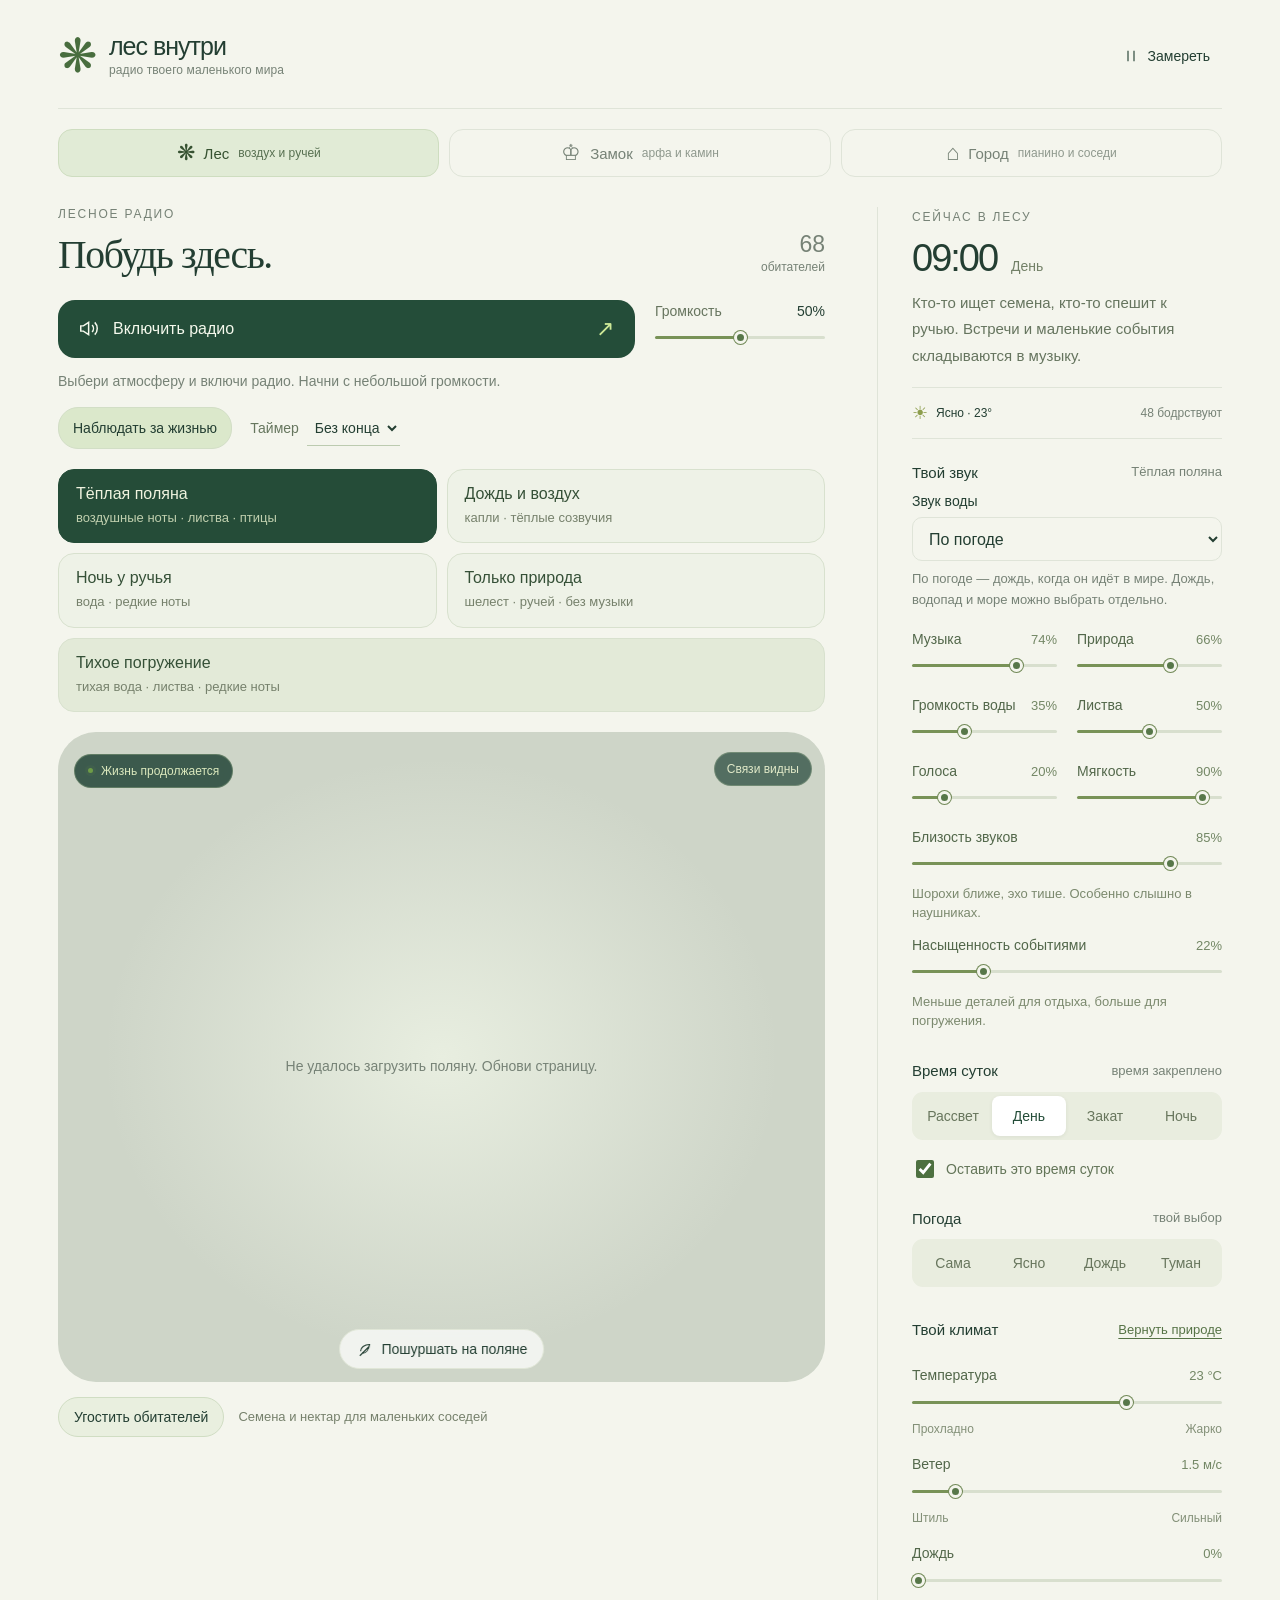
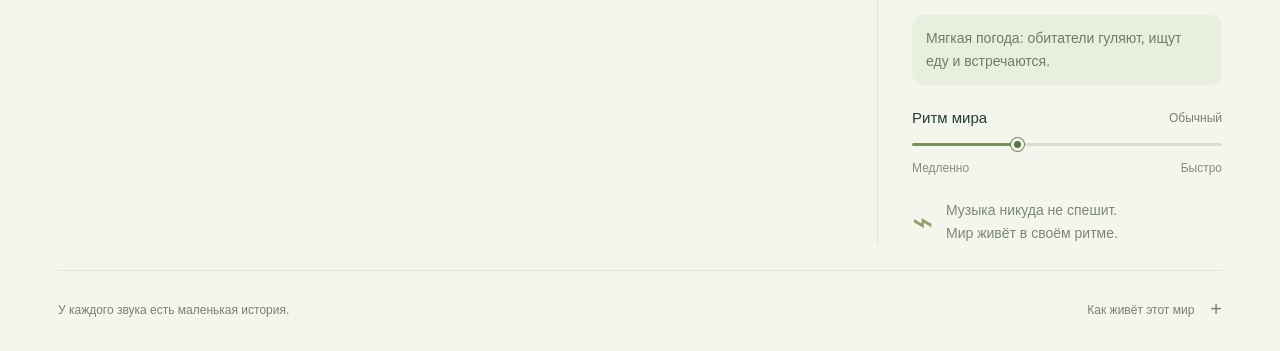
==== index.html @ cc9b5ae7 "Publish Quiet Worlds: forest, castle and city" ====
<!doctype html>
<html lang="ru">
<head>
  <meta charset="UTF-8">
  <meta name="viewport" content="width=device-width, initial-scale=1, viewport-fit=cover">
  <meta name="theme-color" content="#f4f5ed">
  <meta name="description" content="Маленький живой лес. Птицы перекликаются, погода меняется, а звуки рождаются из жизни обитателей.">
  <title>Лес внутри · тихое радио</title>
  <link rel="icon" type="image/svg+xml" href="data:image/svg+xml,%3Csvg xmlns='http://www.w3.org/2000/svg' viewBox='0 0 48 48'%3E%3Crect width='48' height='48' rx='14' fill='%231d4434'/%3E%3Cpath d='M24 8 11 30h10v10h6V30h10Z' fill='%23d7eb9b'/%3E%3C/svg%3E">
  <link rel="stylesheet" href="style.css?v=6">
  <script type="module" src="life-app.js?v=11"></script>
<!-- Yandex.Metrika counter -->
<script type="text/javascript">
    (function(m,e,t,r,i,k,a){
        m[i]=m[i]||function(){(m[i].a=m[i].a||[]).push(arguments)};
        m[i].l=1*new Date();
        for (var j = 0; j < document.scripts.length; j++) {if (document.scripts[j].src === r) { return; }}
        k=e.createElement(t),a=e.getElementsByTagName(t)[0],k.async=1,k.src=r,a.parentNode.insertBefore(k,a)
    })(window, document,'script','https://mc.yandex.ru/metrika/tag.js?id=113103435', 'ym');

    ym(113103435, 'init', {ssr:true, webvisor:true, clickmap:true, ecommerce:"dataLayer", referrer: document.referrer, url: location.href, accurateTrackBounce:true, trackLinks:true});
</script>
<!-- /Yandex.Metrika counter -->
</head>
<body>
<noscript><div><img src="https://mc.yandex.ru/watch/113103435" style="position:absolute; left:-9999px;" alt="" /></div></noscript>
  <div class="app-shell">
    <header class="masthead">
      <a class="wordmark" href="./" aria-label="Лес внутри, главная"><span class="mark" aria-hidden="true">❋</span><span>лес внутри<span class="wordmark-sub">радио твоего маленького мира</span></span></a>
      <button class="quiet-button" id="pause" aria-pressed="false"><svg viewBox="0 0 24 24" fill="none" stroke="currentColor" stroke-width="1.5" aria-hidden="true"><path d="M8 5v14M16 5v14"/></svg><span>Замереть</span></button>
    </header>

    <nav class="world-navigation" aria-label="Выбрать мир"><a href="./" aria-current="page"><span aria-hidden="true">❋</span> Лес <small>воздух и ручей</small></a><a href="castle.html"><span aria-hidden="true">♔</span> Замок <small>арфа и камин</small></a><a href="city.html"><span aria-hidden="true">⌂</span> Город <small>пианино и соседи</small></a></nav>
    <main class="world-layout">
      <section class="world-section" aria-label="Живой лес">
        <div class="world-heading"><div><p class="eyebrow">ЛЕСНОЕ РАДИО</p><h1>Побудь здесь.</h1></div><div class="world-number"><span id="population">68</span><span> обитателей</span></div></div>
        <div class="listen-bar">
          <button class="listen-button" id="listen" aria-pressed="false"><svg id="speaker-icon" viewBox="0 0 24 24" fill="none" stroke="currentColor" stroke-width="1.7" aria-hidden="true"><path d="m11 5-6 4H2v6h3l6 4V5Z"/><path d="M15 8a6 6 0 0 1 0 8m3-11a10 10 0 0 1 0 14"/></svg><span id="listen-text">Включить радио</span><span class="listen-arrow" aria-hidden="true">↗</span></button>
          <div class="volume-control"><label for="volume">Громкость <output id="volume-value">45%</output></label><input id="volume" type="range" min="0" max="100" value="45" aria-label="Громкость леса"></div>
        </div>
        <p class="audio-note" id="audio-note" role="status">Нажми «Включить радио». Мягкая музыка и тихие звуки леса.</p>
        <div class="radio-tools"><button class="radio-toggle" id="radio-mode" aria-pressed="true">Наблюдать за жизнью</button><label for="sleep-timer">Таймер <select id="sleep-timer"><option value="0">Без конца</option><option value="15">15 минут</option><option value="30">30 минут</option><option value="60">1 час</option><option value="120">2 часа</option></select></label><output id="timer-left"></output></div>
        <div class="sound-scenes" role="group" aria-label="Готовая атмосфера">
          <button data-preset="warm" aria-pressed="false"><span>Тёплая поляна</span><small>воздушные ноты · листва · птицы</small></button>
          <button data-preset="rain" aria-pressed="false"><span>Дождь и воздух</span><small>капли · тёплые созвучия</small></button>
          <button data-preset="night" aria-pressed="false"><span>Ночь у ручья</span><small>вода · редкие ноты</small></button>
          <button data-preset="nature" aria-pressed="false"><span>Только природа</span><small>шелест · ручей · без музыки</small></button>
          <button class="immersion-preset" data-preset="close" aria-pressed="false"><span>Тихое погружение</span><small>тихая вода · листва · редкие ноты</small></button>
        </div>
        <div class="scene-wrap" id="scene-wrap">
          <div class="scene-badge" id="scene-badge"><span class="live-dot"></span><span id="scene-label">Лес просыпается</span></div>
          <canvas id="world" width="900" height="900" role="img" aria-label="Живой лес с 68 агентами. Нажми на обитателя или выбери его в списке под поляной, чтобы узнать его цель."></canvas>
          <p class="scene-loading" id="scene-loading">Поляна просыпается…</p>
          <div class="scene-selected" id="scene-selected" hidden></div>
          <button class="touch-hint" id="call-birds"><svg viewBox="0 0 24 24" fill="none" stroke="currentColor" stroke-width="1.5" aria-hidden="true"><path d="M6 15c0-5 5-9 12-9-1 7-5 12-10 12m0 0 9-9m-9 9-3 3"/></svg>Пошуршать на поляне</button>
          <button class="connections-toggle" id="connections" aria-pressed="true">Связи видны</button>
          <div class="night-stars" aria-hidden="true">✦</div>
        </div>
        <div class="world-actions"><button id="feed-world">Угостить обитателей</button><span id="interaction-note" role="status">Семена и нектар для маленьких соседей</span></div>
        <div class="species-legend" id="species-legend" aria-label="Виды обитателей"></div>
        <section class="agent-inspector" aria-labelledby="agent-heading"><div class="inspector-top"><h2 id="agent-heading">Наблюдать за обитателем</h2><select id="agent-select" aria-label="Выбрать обитателя"></select></div><div class="agent-now"><span id="agent-glyph" aria-hidden="true">△</span><div><p id="agent-action">Ищет семена</p><p id="agent-reason">Проголодался и ищет еду.</p></div></div><div class="needs"><div><span>Сытость</span><meter id="need-food" min="0" max="1" value=".5">50%</meter></div><div><span>Силы</span><meter id="need-energy" min="0" max="1" value=".8">80%</meter></div><div><span>Спокойствие</span><meter id="need-calm" min="0" max="1" value="1">100%</meter></div></div><p class="agent-memory" id="agent-memory">У каждого есть своё укрытие и знакомые места.</p></section>
      </section>

      <aside class="forest-panel" aria-label="Управление лесом">
        <div class="panel-intro"><p class="eyebrow">СЕЙЧАС В ЛЕСУ</p><div class="time-row"><span id="clock">06:20</span><span class="time-period" id="period">Рассвет</span></div><p class="world-summary" id="world-summary">Птицы просыпаются. Скоро раздастся первый ответ.</p></div>
        <div class="weather-status"><span id="weather-symbol" aria-hidden="true">☀</span><span id="weather-description">Тихое утро</span><span class="agent-count"><span id="awake-count">12</span> бодрствуют</span></div>
        <div class="ecosystem-pulse"><div><span>Активность</span><strong id="activity">0%</strong></div><div><span>Напряжение</span><strong id="tension">0%</strong></div></div>
        <section class="control-section sound-mixer"><div class="control-heading"><h2>Твой звук</h2><span id="preset-name">Мягкая атмосфера</span></div><div class="water-choice"><label for="water-mode">Звук воды</label><select id="water-mode" aria-describedby="water-help"><option value="0">По погоде</option><option value="1">Капли на листве</option><option value="2">Лесной водопад</option><option value="3">Морские волны</option><option value="4">Без воды</option></select><p id="water-help" class="range-help">По погоде — дождь, когда он идёт в мире. Дождь, водопад и море можно выбрать отдельно.</p></div><div class="mixer-grid">
          <div><label for="music">Музыка <output id="music-value">72%</output></label><input id="music" type="range" min="0" max="100" value="72"></div>
          <div><label for="world-volume">Природа <output id="world-volume-value">65%</output></label><input id="world-volume" type="range" min="0" max="100" value="65"></div>
          <div><label for="water">Громкость воды <output id="water-value">50%</output></label><input id="water" type="range" min="0" max="100" value="50"></div>
          <div><label for="leaves">Листва <output id="leaves-value">50%</output></label><input id="leaves" type="range" min="0" max="100" value="50"></div>
          <div><label for="calls">Голоса <output id="calls-value">24%</output></label><input id="calls" type="range" min="0" max="100" value="24"></div>
          <div><label for="softness">Мягкость <output id="softness-value">85%</output></label><input id="softness" type="range" min="0" max="100" value="85"></div>
          <div class="wide"><label for="intimacy">Близость звуков <output id="intimacy-value">85%</output></label><input id="intimacy" type="range" min="0" max="100" value="85"><p class="range-help">Шорохи ближе, эхо тише. Особенно слышно в наушниках.</p></div>
          <div class="wide"><label for="detail">Насыщенность событиями <output id="detail-value">30%</output></label><input id="detail" type="range" min="0" max="100" value="30"><p class="range-help">Меньше деталей для отдыха, больше для погружения.</p></div>
        </div></section>
        <section class="control-section"><div class="control-heading"><h2>Время суток</h2><span id="time-flow">день идёт сам</span></div><div class="segments time-segments" role="group" aria-label="Выбрать время суток"><button data-time="6.3" class="selected" aria-pressed="true">Рассвет</button><button data-time="12" aria-pressed="false">День</button><button data-time="18.5" aria-pressed="false">Закат</button><button data-time="23" aria-pressed="false">Ночь</button></div><label class="check-label" for="hold-time"><input id="hold-time" type="checkbox">Оставить это время суток</label></section>
        <section class="control-section"><div class="control-heading"><h2>Погода</h2><span id="weather-mode-label">меняется сама</span></div><div class="segments weather-segments" role="group" aria-label="Выбрать погоду"><button data-weather="auto" class="selected" aria-pressed="true">Сама</button><button data-weather="clear" aria-pressed="false">Ясно</button><button data-weather="rain" aria-pressed="false">Дождь</button><button data-weather="fog" aria-pressed="false">Туман</button></div></section>
        <section class="control-section climate-section"><div class="control-heading"><h2>Твой климат</h2><button class="text-button" id="auto-climate">Вернуть природе</button></div>
          <label for="temperature">Температура <output id="temperature-value">22 °C</output></label><input id="temperature" type="range" min="-5" max="35" step="1" value="22"><div class="range-caption"><span>Прохладно</span><span>Жарко</span></div>
          <label for="wind">Ветер <output id="wind-value">2 м/с</output></label><input id="wind" type="range" min="0" max="12" step="0.5" value="2"><div class="range-caption"><span>Штиль</span><span>Сильный</span></div>
          <label for="rain-level">Дождь <output id="rain-level-value">0%</output></label><input id="rain-level" type="range" min="0" max="100" step="1" value="0">
          <p class="climate-effect" id="climate-effect">Тепло и тихо. Обитатели гуляют по поляне.</p>
        </section>
        <section class="control-section rhythm-section"><div class="control-heading"><label for="speed">Ритм мира</label><output id="speed-value">Обычный</output></div><input id="speed" type="range" min="0" max="3" step="1" value="1"><div class="range-caption"><span>Медленно</span><span>Быстро</span></div></section>
        <section class="journal-section" aria-labelledby="journal-heading"><div class="control-heading"><h2 id="journal-heading">Маленькие события</h2><span class="journal-flower" aria-hidden="true">✳</span></div><ol class="event-list" id="events"></ol></section>
        <div class="forest-note"><span aria-hidden="true">⌁</span><p>Музыка никуда не спешит.<br>Мир живёт в своём ритме.</p></div>
      </aside>
    </main>
    <footer><span>У каждого звука есть маленькая история.</span><button class="about-toggle" id="about-toggle" aria-expanded="false" aria-controls="about">Как живёт этот мир <span aria-hidden="true">+</span></button></footer>
    <section id="about" class="about" hidden><p>68 обитателей выбирают занятия в зависимости от голода, жажды, усталости, соседей и погоды. Они находят ресурсы, отдыхают, создают запасы и запоминают знакомых. Нажми на символ обитателя, чтобы увидеть его цель и состояние.</p><p>Протяжные воздушные ноты, свободные мелодии, шелест и ручей создаются в реальном времени. Встречи обитателей добавляют редкие ноты и звуки. Громкость меняется плавно. Ползунок «Природа» управляет всеми природными звуками. Вода, листва и голоса настраиваются отдельно; «Без воды» убирает дождь и потоки из звука.</p><p>Настройки и жизнь леса сохраняются в этом браузере. Радио продолжает звучать при переходе в другую вкладку, если браузер разрешает фоновое воспроизведение. На iPhone воспроизведение при блокировке экрана зависит от Safari и настроек устройства. Если звук прервался, вернись на страницу и нажми «Продолжить слушать». Таймер плавно убавляет звук в последние 30 секунд.</p><p class="credit">Самостоятельный эксперимент по мотивам <a href="https://www.murmur.living/" target="_blank" rel="noopener noreferrer">Murmur</a>. Неофициальная версия с собственным движком и звуком.</p></section>
  </div>
</body>
</html>
---- style.css ----
@font-face{font-family:ForestSans;src:local('Avenir Next'),local('Avenir'),local('Segoe UI');font-weight:100 900;font-display:swap}
:root{--paper:#f4f5ed;--ink:#233e32;--muted:#768276;--line:#dfe4d8;--green:#244d39;--lime:#dcecaa;--night:0;color-scheme:light;font-family:ForestSans,'Trebuchet MS',Arial,sans-serif;color:var(--ink);background:var(--paper);font-synthesis:none}
*{box-sizing:border-box}body{margin:0}button,a,input{-webkit-tap-highlight-color:transparent}button,input{font:inherit}button{cursor:pointer;color:inherit}button:disabled{cursor:wait;opacity:.75}button:focus-visible,a:focus-visible,input:focus-visible{outline:3px solid #748d4d;outline-offset:4px}button{border:0}a{color:inherit}.app-shell{max-width:1450px;margin:auto;padding:32px 58px 20px}.masthead{display:flex;align-items:center;justify-content:space-between;padding-bottom:28px;border-bottom:1px solid var(--line)}.wordmark{display:flex;gap:13px;align-items:center;text-decoration:none;font-size:25px;letter-spacing:-1px;font-weight:500}.mark{font-family:Georgia,serif;font-size:47px;font-weight:400;line-height:1;color:#486d3e}.wordmark-sub{display:block;font-size:12px;line-height:1.6;letter-spacing:.1px;font-weight:400;color:var(--muted)}.quiet-button{display:flex;align-items:center;gap:8px;background:transparent;padding:12px;font-size:14px}.quiet-button svg{width:18px;height:18px}.quiet-button[aria-pressed=true]{background:#e3e9d9;border-radius:30px}.world-layout{display:grid;grid-template-columns:minmax(0,1fr) 345px;gap:52px;padding:40px 0 26px}.world-section{min-width:0}.world-heading{display:flex;align-items:flex-end;justify-content:space-between;gap:16px}.eyebrow{font-size:12px;letter-spacing:1.8px;font-weight:500;margin:0 0 13px;color:var(--muted)}h1{font-family:Georgia,'Times New Roman',serif;font-size:clamp(34px,3.45vw,52px);font-weight:400;letter-spacing:-1.4px;line-height:1.1;margin:0}.world-number{font-size:14px;white-space:nowrap;padding-bottom:4px}.world-number span{color:var(--muted)}.scene-wrap{position:relative;isolation:isolate;width:100%;aspect-ratio:1.18;margin-top:16px;border-radius:38px;overflow:hidden;background:#f4f5ed;transition:background 3s}.scene-wrap:before{content:'';position:absolute;z-index:0;inset:3% 5%;border-radius:50%;background:radial-gradient(ellipse,#e8eee0 0%,transparent 69%);pointer-events:none}.scene-wrap canvas{position:absolute;width:100%;height:100%;inset:0;z-index:1;touch-action:manipulation;cursor:crosshair}.scene-badge{position:absolute;left:16px;top:22px;z-index:2;display:flex;gap:8px;align-items:center;background:#ffffffa8;backdrop-filter:blur(12px);padding:9px 13px;border:1px solid #e4e9db;border-radius:30px;font-size:12px;color:#53614c}.live-dot{height:5px;width:5px;border-radius:50%;background:#6e9c47;box-shadow:0 0 0 3px #709d4e13}.touch-hint{position:absolute;bottom:13px;left:50%;transform:translateX(-50%);z-index:3;display:flex;align-items:center;gap:8px;white-space:nowrap;background:#ffffffb5;border:1px solid #e0e6d7;border-radius:30px;padding:10px 16px;font-size:14px;backdrop-filter:blur(9px);transition:background .2s,box-shadow .2s}.touch-hint:hover{background:#fff;box-shadow:0 5px 20px #233e3210}.touch-hint svg{height:18px;width:18px}.scene-loading{position:absolute;left:0;right:0;top:48%;text-align:center;font-size:14px;color:var(--muted);z-index:2}.scene-selected{position:absolute;bottom:64px;left:50%;transform:translateX(-50%);z-index:3;padding:7px 13px;border-radius:16px;color:#f5f9ed;background:#244d39e0;font-size:12px;white-space:nowrap}.night-stars{position:absolute;z-index:2;right:26px;top:30px;font-size:26px;color:#e5efa8;opacity:var(--night);transition:opacity 2s;pointer-events:none}.listen-bar{display:flex;align-items:center;gap:28px;padding:7px 18px 0}.listen-button{flex:1;min-width:230px;display:flex;gap:13px;justify-content:center;align-items:center;min-height:58px;padding:15px 21px;background:var(--green);color:#f5f9ed;border-radius:17px;font-size:16px;transition:background .2s,transform .2s}.listen-button:hover{background:#365e42;transform:translateY(-1px)}.listen-button svg{width:21px;height:21px;flex-shrink:0}.listen-arrow{font-size:22px;margin-left:auto;color:#cee998}.listen-button[aria-pressed=true]{background:#d8eaaa;color:#28432d}.volume-control{width:170px;flex-shrink:0}.volume-control label{display:flex;align-items:center;justify-content:space-between;font-size:12px;margin-bottom:5px;color:#66745e}.volume-control output{font-variant-numeric:tabular-nums;color:var(--ink)}input[type=range]{-webkit-appearance:none;appearance:none;background:transparent;cursor:pointer;height:26px;width:100%;margin:0;accent-color:#577749;--fill:45%}input[type=range]::-webkit-slider-runnable-track{height:3px;border-radius:5px;background:linear-gradient(to right,#789257 0 var(--fill),#d8dfce var(--fill) 100%)}input[type=range]::-moz-range-track{height:3px;background:#d8dfce;border-radius:5px}input[type=range]::-moz-range-progress{height:3px;background:#789257}input[type=range]::-webkit-slider-thumb{-webkit-appearance:none;width:13px;height:13px;margin-top:-5px;border-radius:50%;background:#577749;border:3px solid var(--paper);box-shadow:0 0 0 1px #718957}input[type=range]::-moz-range-thumb{width:9px;height:9px;border-radius:50%;background:#577749;border:2px solid var(--paper)}.audio-note{font-size:12px;color:var(--muted);margin:13px 18px 0;line-height:1.6;min-height:20px}.forest-panel{border-left:1px solid var(--line);padding-left:34px;align-self:stretch}.panel-intro .eyebrow{margin-top:3px}.time-row{display:flex;align-items:baseline;gap:14px;margin-top:18px}.time-row>span:first-child{font-size:43px;font-weight:400;letter-spacing:-2px;font-variant-numeric:tabular-nums}.time-period{font-size:14px;color:#728067}.world-summary{font-size:14px;line-height:1.75;min-height:48px;margin:10px 0 18px;color:#65745e;max-width:290px}.weather-status{display:flex;align-items:center;gap:8px;font-size:12px;padding:14px 0;border-top:1px solid var(--line);border-bottom:1px solid var(--line)}#weather-symbol{font-size:18px;color:#8c9d4c}#weather-description{flex:1}.agent-count{color:var(--muted);white-space:nowrap}.control-section{padding-top:24px}.control-heading{display:flex;align-items:center;justify-content:space-between;gap:8px;margin-bottom:12px}.control-heading h2,.control-heading label{font-size:14px;font-weight:500;margin:0}.control-heading>span,.control-heading>output{font-size:12px;color:var(--muted)}.segments{display:grid;grid-template-columns:repeat(4,minmax(0,1fr));background:#e9eddf;border-radius:11px;padding:4px;gap:2px}.segments button{padding:10px 2px;min-height:40px;border-radius:8px;background:transparent;font-size:12px;color:#68765d;transition:background .2s,color .2s,box-shadow .2s}.segments button:hover{background:#f6f8f0}.segments button.selected{background:#fff;color:var(--green);box-shadow:0 1px 4px #20311912}.rhythm-section{padding-top:24px}.rhythm-section .control-heading{margin-bottom:5px}.range-caption{display:flex;justify-content:space-between;font-size:12px;color:#839078}.journal-section{margin-top:26px;padding-top:23px;border-top:1px solid var(--line)}.journal-section .control-heading{margin-bottom:8px}.control-heading .journal-flower{color:#80944e;font-size:24px;line-height:18px}.event-list{list-style:none;margin:0;padding:0;min-height:137px}.event-list li{display:grid;grid-template-columns:35px 1fr;gap:10px;font-size:12px;line-height:1.6;padding:7px 0;color:#52624b;animation:arrive .5s ease both}.event-list time{font-variant-numeric:tabular-nums;color:#929c88}.forest-note{display:flex;gap:12px;align-items:center;color:#7b896f;margin-top:14px}.forest-note>span{font-size:36px;line-height:1;color:#91a369}.forest-note p{font-size:12px;line-height:1.6;margin:0}footer{border-top:1px solid var(--line);padding:19px 0 2px;display:flex;align-items:center;justify-content:space-between;gap:15px;color:var(--muted);font-size:12px}.about-toggle{padding:8px 0;background:transparent;font-size:12px;display:flex;gap:16px;align-items:center}.about-toggle span{font-size:20px}.about{max-width:750px;font-size:14px;line-height:1.8;color:#6b7862;margin-top:15px}.credit{font-size:12px}.is-paused .live-dot{background:#b39157}.is-night .scene-badge{color:#d4ddc1;background:#243f34b0;border-color:#52655466}.is-night .touch-hint{background:#344b3ee6;color:#edf1dc;border-color:#74846577}.is-night .scene-wrap{background:#293d35}.is-night .scene-wrap:before{background:none}button svg{pointer-events:none}[hidden]{display:none!important}@keyframes arrive{from{opacity:0;transform:translateY(4px)}to{opacity:1;transform:translateY(0)}}
@media(min-width:1450px){.scene-wrap{aspect-ratio:1.28}.world-layout{gap:65px}}
@media(max-width:1100px){.app-shell{padding:25px 30px 18px}.world-layout{gap:28px;grid-template-columns:minmax(0,1fr) 310px}.forest-panel{padding-left:25px}.listen-bar{gap:18px;padding-inline:0}.volume-control{width:115px}.listen-button{min-width:190px}.scene-wrap{aspect-ratio:1}.audio-note{margin-inline:0}}
@media(max-width:780px){.app-shell{padding:21px 22px 22px}.masthead{padding-bottom:19px}.wordmark{font-size:23px}.wordmark-sub{font-size:12px}.mark{font-size:40px}.quiet-button{padding:10px 2px 10px 10px}.quiet-button span{font-size:12px}.world-layout{display:block;padding-top:29px}.world-heading .eyebrow{font-size:12px;letter-spacing:1.5px;margin-bottom:9px}h1{font-size:39px}.world-number{font-size:12px}.scene-wrap{aspect-ratio:1.1;margin-top:8px;border-radius:28px}.scene-badge{top:15px;left:4px;font-size:12px;padding:7px 10px}.listen-bar{gap:19px;margin-top:12px}.listen-button{min-width:0;min-height:55px;font-size:14px;padding:14px 16px;gap:10px;border-radius:14px}.listen-arrow{font-size:19px}.volume-control{width:110px}.audio-note{font-size:12px;margin-top:11px}.forest-panel{border-left:0;padding:28px 0 0;margin-top:26px;border-top:1px solid var(--line);display:grid;grid-template-columns:1fr 1fr;column-gap:25px}.panel-intro{grid-column:1/-1;position:relative}.panel-intro .eyebrow{margin-bottom:10px}.time-row{margin:0;position:absolute;right:0;top:-4px;gap:8px}.time-row>span:first-child{font-size:31px;letter-spacing:-1px}.time-period{font-size:12px}.world-summary{max-width:none;min-height:0;margin:18px 0 16px;font-size:14px}.weather-status{grid-column:1/-1;font-size:12px}.control-section{padding-top:24px}.control-heading{align-items:baseline}.control-heading>span{display:none}.control-heading h2{font-size:14px}.segments{gap:0;padding:3px;border-radius:10px}.segments button{font-size:12px;min-height:42px;padding:9px 0}.rhythm-section{grid-column:1/-1}.rhythm-section .control-heading>output{display:block}.journal-section{grid-column:1/-1;margin-top:23px}.event-list{min-height:130px}.event-list li{font-size:14px;grid-template-columns:41px 1fr}.event-list time{font-size:12px}.forest-note{grid-column:1/-1;margin-top:9px}.forest-note p br{display:none}footer{align-items:flex-start;flex-direction:column;gap:4px;font-size:12px;padding-top:16px}.about-toggle{min-height:36px}.night-stars{right:16px;top:22px}}
@media(max-width:390px){.app-shell{padding-inline:16px}h1{font-size:35px}.wordmark-sub{max-width:175px;font-size:12px;letter-spacing:-.3px}.forest-panel{column-gap:14px}.time-period{display:none}.listen-bar{gap:12px}.volume-control{width:92px}.listen-arrow{display:none}.listen-button{padding-inline:12px}.scene-badge{max-width:90%}.touch-hint{font-size:12px}}
@media(prefers-reduced-motion:reduce){*,*:before,*:after{animation:none!important;transition:none!important}}
.segments button{font-size:14px}.volume-control label{font-size:14px}.audio-note{font-size:14px}.event-list li{font-size:14px}.event-list time{font-size:12px}.world-summary{font-size:15px}.forest-note p{font-size:14px}.control-heading h2,.control-heading label{font-size:15px}.touch-hint{font-size:14px}
@media(max-width:780px){.control-section{grid-column:1/-1}.control-heading>span{display:block}.segments button{font-size:14px}.listen-button{font-size:15px}.audio-note{font-size:13px}.control-heading h2,.control-heading label{font-size:15px}.forest-note p{font-size:14px}.volume-control label{font-size:12px}}
.world-heading h1{font-size:clamp(32px,3.1vw,45px)}.world-number{display:flex;flex-direction:column;align-items:flex-end;gap:2px;font-size:23px}.world-number span:last-child{font-size:12px}.connections-toggle{position:absolute;z-index:4;right:13px;top:20px;background:#173c30c9;color:#e4edc8;border:1px solid #b0c59a50;border-radius:20px;padding:9px 12px;font-size:12px}.connections-toggle[aria-pressed=false]{background:#eef1e3cf;color:#415839}.scene-badge{background:#193d30ce;color:#dbe8bd;border-color:#b0c59a50}.scene-wrap{background:#ced5c8}.species-legend{display:flex;flex-wrap:wrap;gap:8px 17px;padding:22px 18px 16px;color:#64725c;font-size:12px}.species-legend span{display:flex;align-items:center;gap:5px}.species-legend i{font-style:normal;font-size:17px;text-shadow:0 0 1px #29412b}.agent-inspector{margin:0 18px;padding:20px;background:#e8eedf;border:1px solid #d9e2cb;border-radius:18px}.inspector-top{display:flex;align-items:center;justify-content:space-between;gap:12px}.inspector-top h2{font-size:14px;font-weight:500;margin:0}.inspector-top select{border:1px solid #d5ddc8;border-radius:9px;background:#f8faef;padding:9px 12px;color:#365134;font-size:14px;max-width:180px}.agent-now{display:flex;align-items:center;gap:15px;margin:18px 0}.agent-now>span{height:44px;width:44px;display:grid;place-items:center;flex-shrink:0;border-radius:13px;background:#264b37;font-size:30px;color:#dae899}.agent-now p{margin:0;font-size:16px}#agent-reason{margin-top:5px;font-size:13px;line-height:1.6;color:#6d7b61}.needs{display:grid;grid-template-columns:repeat(3,1fr);gap:17px}.needs>div{display:flex;flex-direction:column;gap:6px;font-size:12px;color:#708063}meter{width:100%;height:7px;border:0;appearance:none;-webkit-appearance:none;background:#d5dec8;border-radius:5px;overflow:hidden}meter::-webkit-meter-bar{background:#d5dec8;border:0;height:6px;border-radius:5px}meter::-webkit-meter-optimum-value{background:#829e5e}meter::-moz-meter-bar{background:#829e5e}.agent-memory{font-size:12px;color:#6a795b;line-height:1.6;margin:15px 0 0}.ecosystem-pulse{display:grid;grid-template-columns:1fr 1fr;gap:16px;padding-top:16px}.ecosystem-pulse>div{display:flex;align-items:center;justify-content:space-between;font-size:12px;color:#7d896e}.ecosystem-pulse strong{font-weight:500;font-size:14px;color:#526b40;font-variant-numeric:tabular-nums}.sound-mixer{padding-bottom:4px}.sound-mixer>label{display:flex;justify-content:space-between;align-items:center;font-size:14px;color:#647658;margin-top:8px}.sound-mixer output{font-size:12px;color:#879376}.journal-section{margin-top:22px}.event-list{min-height:190px}.event-list li{cursor:pointer}.event-list li:hover{color:#254d36}.scene-wrap .night-stars{display:none}.time-row>span:first-child{font-size:38px}.world-summary{min-height:0}.panel-intro .time-row{margin-top:10px}
@media(max-width:1100px){.connections-toggle{top:58px;right:10px}.agent-inspector{margin-inline:0}.species-legend{padding-inline:0}}
@media(max-width:780px){.world-heading h1{font-size:34px;letter-spacing:-1px;max-width:260px}.world-number{font-size:23px}.scene-wrap{aspect-ratio:1}.connections-toggle{top:13px;right:5px;padding:8px 10px}.scene-badge{max-width:calc(100% - 125px);line-height:1.4;font-size:11px}.inspector-top{flex-wrap:wrap}.inspector-top select{max-width:none;flex:1;min-width:130px}.inspector-top h2{font-size:14px}.agent-inspector{padding:16px}.species-legend{gap:7px 13px;font-size:12px}.agent-now p{font-size:16px}.needs{gap:12px}.ecosystem-pulse{grid-column:1/-1}.sound-mixer{grid-column:1/-1;display:grid;grid-template-columns:1fr 1fr;gap:0 22px}.sound-mixer .control-heading{grid-column:1/-1}.sound-mixer>label:nth-of-type(1){grid-column:1;grid-row:2}.sound-mixer>input:nth-of-type(1){grid-column:1;grid-row:3}.sound-mixer>label:nth-of-type(2){grid-column:2;grid-row:2}.sound-mixer>input:nth-of-type(2){grid-column:2;grid-row:3}.panel-intro .time-row{margin-top:0}.event-list{min-height:160px}.world-layout{padding-bottom:20px}}
/* Radio: the play control and sound scenes are the first activity on the page. */
.world-heading{margin-bottom:22px}.listen-bar{padding:0;gap:20px}.audio-note{margin:12px 0 0;font-size:14px;line-height:1.6}.radio-tools{display:flex;align-items:center;flex-wrap:wrap;gap:10px 18px;margin:15px 0 20px;font-size:14px}.radio-tools label{display:flex;align-items:center;gap:8px;color:#66765e}.radio-tools select{font:inherit;color:var(--ink);background:transparent;border:0;border-bottom:1px solid #bccbb0;padding:8px 4px}.radio-tools output{color:#708168;font-size:13px}.radio-toggle{background:#e3ead8;border:1px solid #d2dec6;border-radius:20px;padding:10px 14px;font-size:14px;min-height:42px}.radio-toggle[aria-pressed=true]{background:#dbe8cb}.sound-scenes{display:grid;grid-template-columns:repeat(2,minmax(0,1fr));gap:10px;margin-bottom:20px}.sound-scenes button{padding:15px 17px;min-height:74px;text-align:left;border-radius:16px;border:1px solid #d8e1ce;background:#eef2e7;transition:background .25s,border-color .25s}.sound-scenes span{display:block;font-size:16px;color:#355037}.sound-scenes small{display:block;font-size:13px;margin-top:6px;line-height:1.4;color:#76816c}.sound-scenes button[aria-pressed=true]{background:#254c38;border-color:#254c38}.sound-scenes button[aria-pressed=true] span{color:#eff3df}.sound-scenes button[aria-pressed=true] small{color:#c1d0af}.scene-wrap{margin-top:0}.world-actions{display:flex;align-items:center;gap:14px;margin:15px 0 5px}.world-actions button{border-radius:22px;padding:11px 15px;border:1px solid #d0ddc3;background:#e9efdf;flex-shrink:0;font-size:14px}.world-actions span{font-size:13px;line-height:1.5;color:#76816c}.sound-mixer{display:block}.mixer-grid{display:grid;grid-template-columns:repeat(2,minmax(0,1fr));gap:9px 20px}.mixer-grid .wide{grid-column:1/-1}.mixer-grid label,.climate-section>label{display:flex;align-items:baseline;justify-content:space-between;gap:8px;font-size:14px;color:#52674a;line-height:1.5}.mixer-grid output,.climate-section output{font-size:13px;color:#738765;white-space:nowrap;font-variant-numeric:tabular-nums}.mixer-grid input{height:32px}.range-help{font-size:13px;line-height:1.5;color:#7b896e;margin:0 0 3px}.check-label{display:flex;align-items:center;gap:9px;margin-top:13px;font-size:14px;color:#637558;cursor:pointer;min-height:32px}.check-label input{width:18px;height:18px;accent-color:#4d7040;flex-shrink:0}.climate-section>label{margin-top:18px}.climate-section input[type=range]{height:32px}.text-button{background:transparent;color:#567346;padding:8px 0;font-size:13px;text-decoration:underline;text-underline-offset:4px;min-height:36px}.climate-effect{font-size:14px;line-height:1.65;color:#6e7d62;background:#e9efdf;border-radius:12px;padding:12px 14px;margin:15px 0 0}.radio-mode .agent-inspector,.radio-mode .species-legend,.radio-mode .journal-section,.radio-mode .ecosystem-pulse{display:none}.radio-mode .forest-note{margin-top:24px}.radio-mode .connections-toggle{opacity:.85}select:focus-visible{outline:3px solid #748d4d;outline-offset:3px}.control-heading>span{font-size:13px;line-height:1.4;text-align:right}.scene-badge{font-size:12px}.world-layout{padding-top:30px}
@media(max-width:780px){.world-layout{padding-top:24px}.world-heading{margin-bottom:20px}.world-heading h1{font-size:38px}.listen-bar{position:relative;margin-top:0;gap:16px}.listen-button{min-height:55px;font-size:16px}.volume-control{width:100px}.volume-control label{font-size:13px;flex-wrap:wrap;gap:3px}.radio-tools{gap:7px 13px;margin:10px 0 16px}.radio-tools label{font-size:13px}.radio-toggle{font-size:13px;padding:9px 12px}.sound-scenes{gap:8px;margin-bottom:16px}.sound-scenes button{padding:13px 12px;min-height:78px}.sound-scenes span{font-size:15px}.sound-scenes small{font-size:12px}.forest-panel{margin-top:23px;padding-top:24px}.sound-mixer{display:block}.mixer-grid{gap:10px 22px}.mixer-grid label,.climate-section>label{font-size:15px}.world-actions{flex-wrap:wrap;gap:8px}.world-actions span{font-size:13px}.world-actions button{min-height:42px}.radio-mode .scene-wrap{aspect-ratio:1.12}.radio-mode .world-actions{margin-bottom:0}.climate-section{grid-column:1/-1}.climate-effect{font-size:14px}.wordmark-sub{font-size:12px}.scene-badge{font-size:12px}.radio-tools output:empty{display:none}}
@media(max-width:380px){.sound-scenes span{font-size:14px}.sound-scenes button{padding-inline:10px}.radio-tools{column-gap:10px}.radio-tools label{gap:3px}.world-heading h1{font-size:34px}}
.world-navigation{display:flex;gap:10px;flex-wrap:wrap;padding-top:20px}.world-navigation a{display:flex;align-items:center;gap:9px;padding:12px 16px;min-height:46px;text-decoration:none;font-size:15px;border:1px solid var(--line);border-radius:14px;color:var(--muted)}.world-navigation a[aria-current=page]{background:#e1ebd6;color:#365231;border-color:#ceddc0}.world-navigation a>span{font-size:22px;line-height:1}.world-navigation small{font-size:12px;opacity:.8}.sound-scenes .immersion-preset{grid-column:1/-1;min-height:64px;background:#e3ead8}.sound-scenes .immersion-preset[aria-pressed=true]{background:#254c38}.world-navigation a:focus-visible{outline:3px solid #a7ae89;outline-offset:3px}
@media(max-width:780px){.world-navigation{display:grid;grid-template-columns:1fr 1fr;gap:8px;padding-top:17px}.world-navigation a{padding:10px 11px;font-size:14px;flex-wrap:wrap;gap:5px 7px;line-height:1.45}.world-navigation small{flex-basis:100%;padding-left:25px}.world-navigation a>span{font-size:18px}.sound-scenes .immersion-preset span{font-size:16px}}
/* Three radio destinations stay within one row on phones. */
.world-navigation a{flex:1;justify-content:center}.world-navigation small{white-space:nowrap}
@media(max-width:780px){.world-navigation{grid-template-columns:repeat(3,minmax(0,1fr))}.world-navigation a{padding:10px 5px;justify-content:center;font-size:14px}.world-navigation small{padding-left:0;text-align:center;font-size:10px;line-height:1.4}.world-navigation a>span{font-size:17px}}

.water-choice{display:grid;grid-template-columns:1fr;gap:8px;margin:0 0 18px}.water-choice>label{font-size:14px;color:var(--ink)}.water-choice select{width:100%;min-height:44px;padding:10px 12px;font:inherit;font-size:16px;border:1px solid var(--line);border-radius:10px;color:var(--ink);background:var(--paper)}.water-choice .range-help{font-size:13px;line-height:1.6;margin:0;color:var(--muted)}
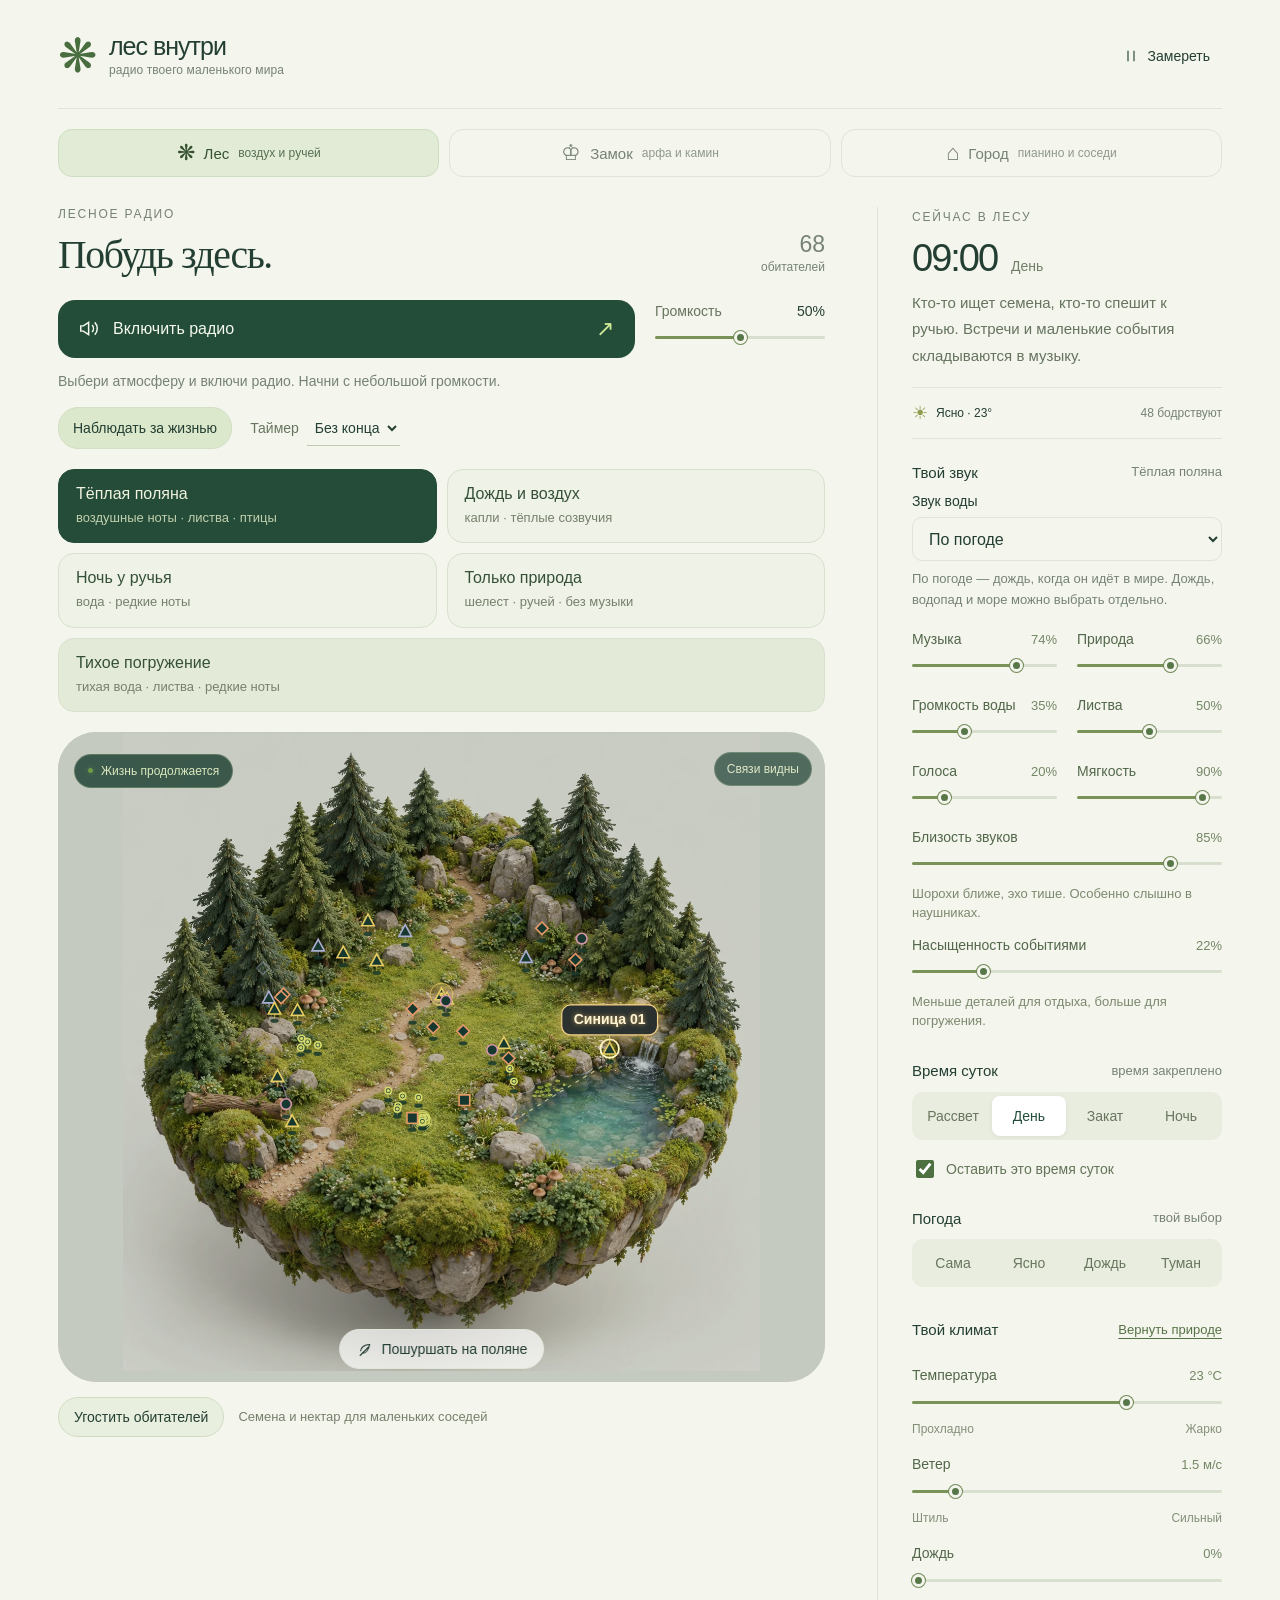
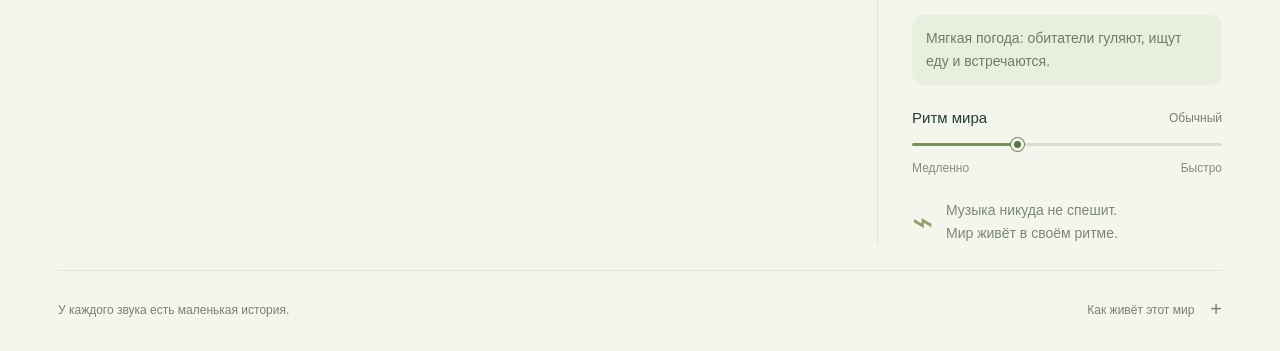
==== commit 68f48a58: "Replace forest rain hiss with soft varied leaf droplets Use 24 shaped wet-leaf contacts with varied " ====
--- a/index.html
+++ b/index.html
@@ -8,7 +8,7 @@
   <title>Лес внутри · тихое радио</title>
   <link rel="icon" type="image/svg+xml" href="data:image/svg+xml,%3Csvg xmlns='http://www.w3.org/2000/svg' viewBox='0 0 48 48'%3E%3Crect width='48' height='48' rx='14' fill='%231d4434'/%3E%3Cpath d='M24 8 11 30h10v10h6V30h10Z' fill='%23d7eb9b'/%3E%3C/svg%3E">
   <link rel="stylesheet" href="style.css?v=6">
-  <script type="module" src="life-app.js?v=11"></script>
+  <script type="module" src="life-app.js?v=12"></script>
 <!-- Yandex.Metrika counter -->
 <script type="text/javascript">
     (function(m,e,t,r,i,k,a){
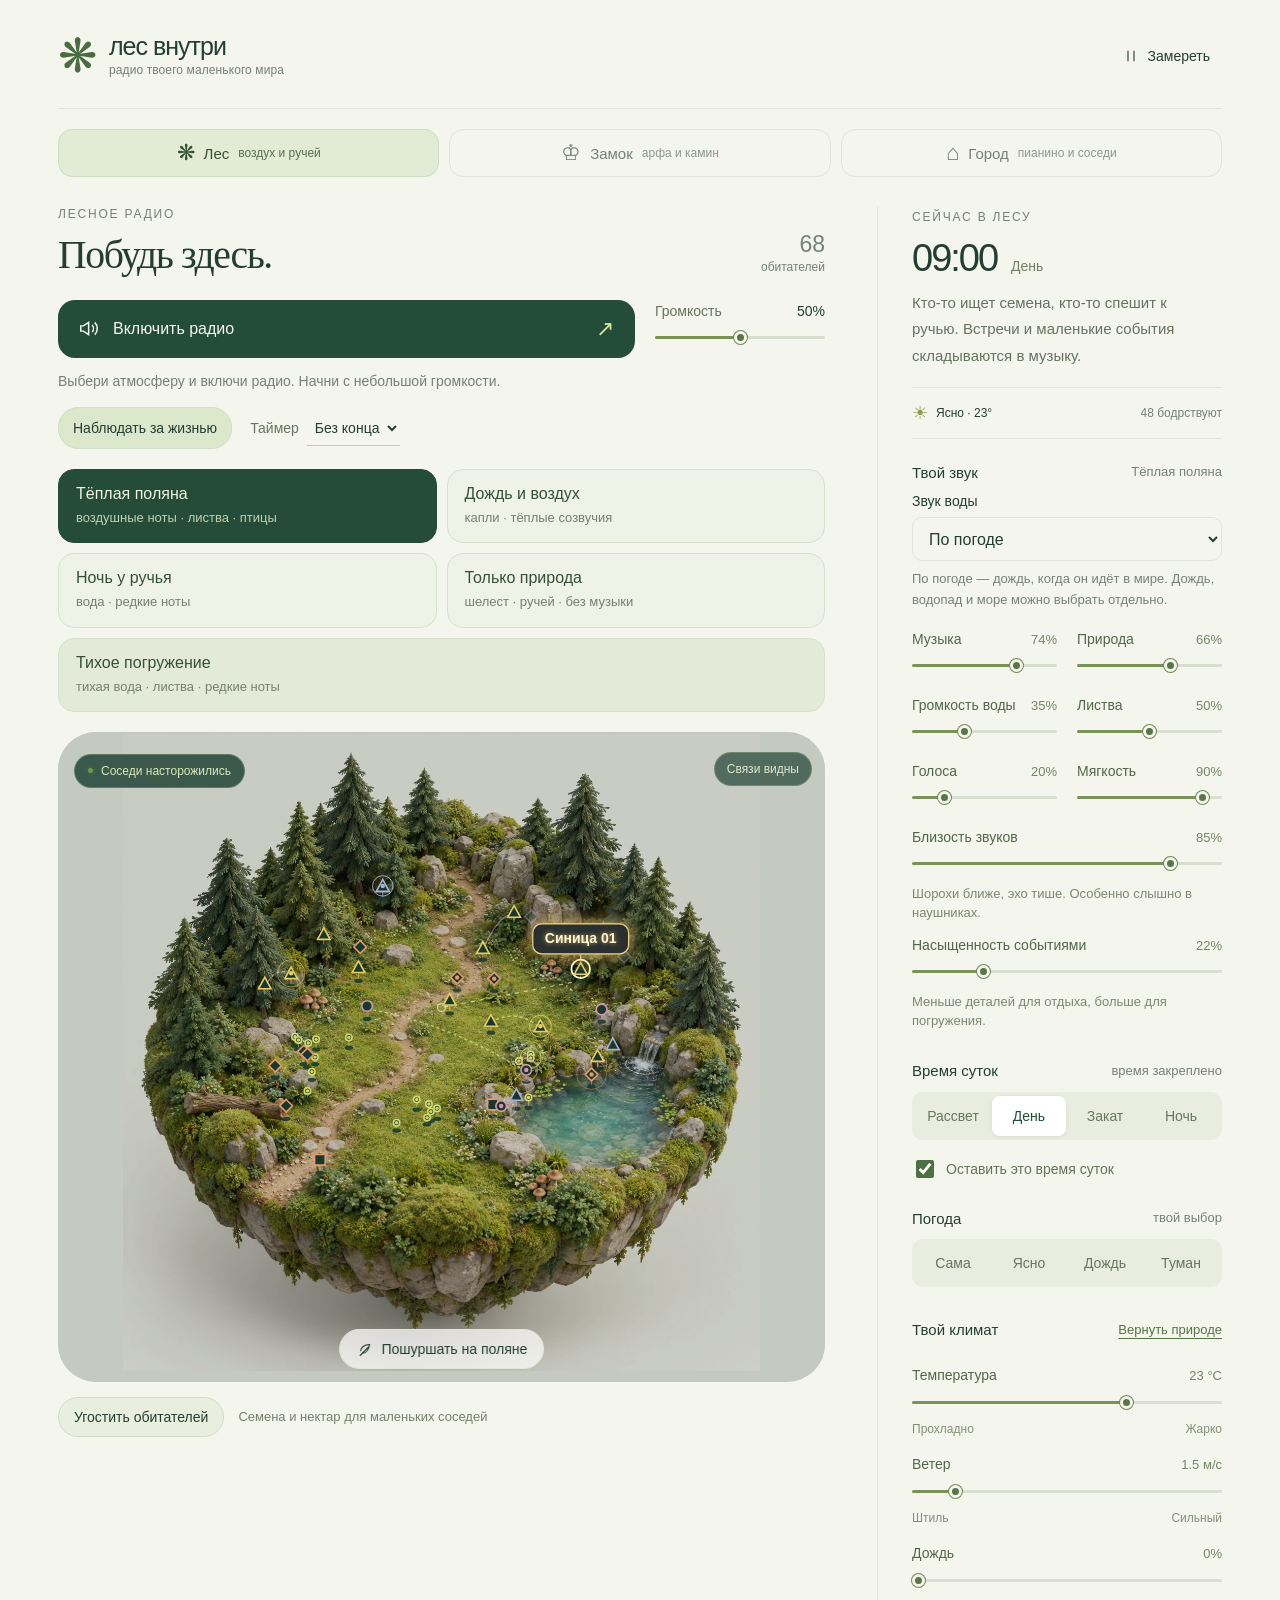
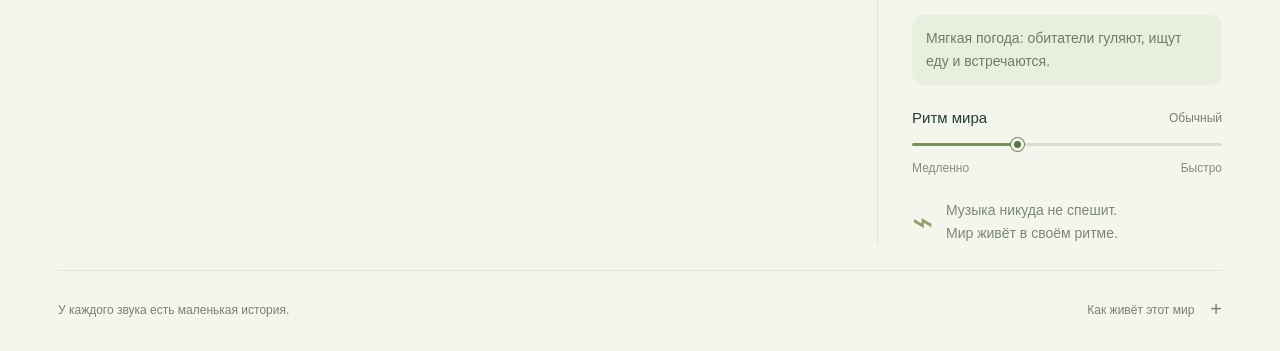
==== commit a18e983a: "Play approved forest rain as a seamless full track Replace the chopped rain droplets with the comple" ====
--- a/index.html
+++ b/index.html
@@ -8,7 +8,7 @@
   <title>Лес внутри · тихое радио</title>
   <link rel="icon" type="image/svg+xml" href="data:image/svg+xml,%3Csvg xmlns='http://www.w3.org/2000/svg' viewBox='0 0 48 48'%3E%3Crect width='48' height='48' rx='14' fill='%231d4434'/%3E%3Cpath d='M24 8 11 30h10v10h6V30h10Z' fill='%23d7eb9b'/%3E%3C/svg%3E">
   <link rel="stylesheet" href="style.css?v=6">
-  <script type="module" src="life-app.js?v=12"></script>
+  <script type="module" src="life-app.js?v=13"></script>
 <!-- Yandex.Metrika counter -->
 <script type="text/javascript">
     (function(m,e,t,r,i,k,a){
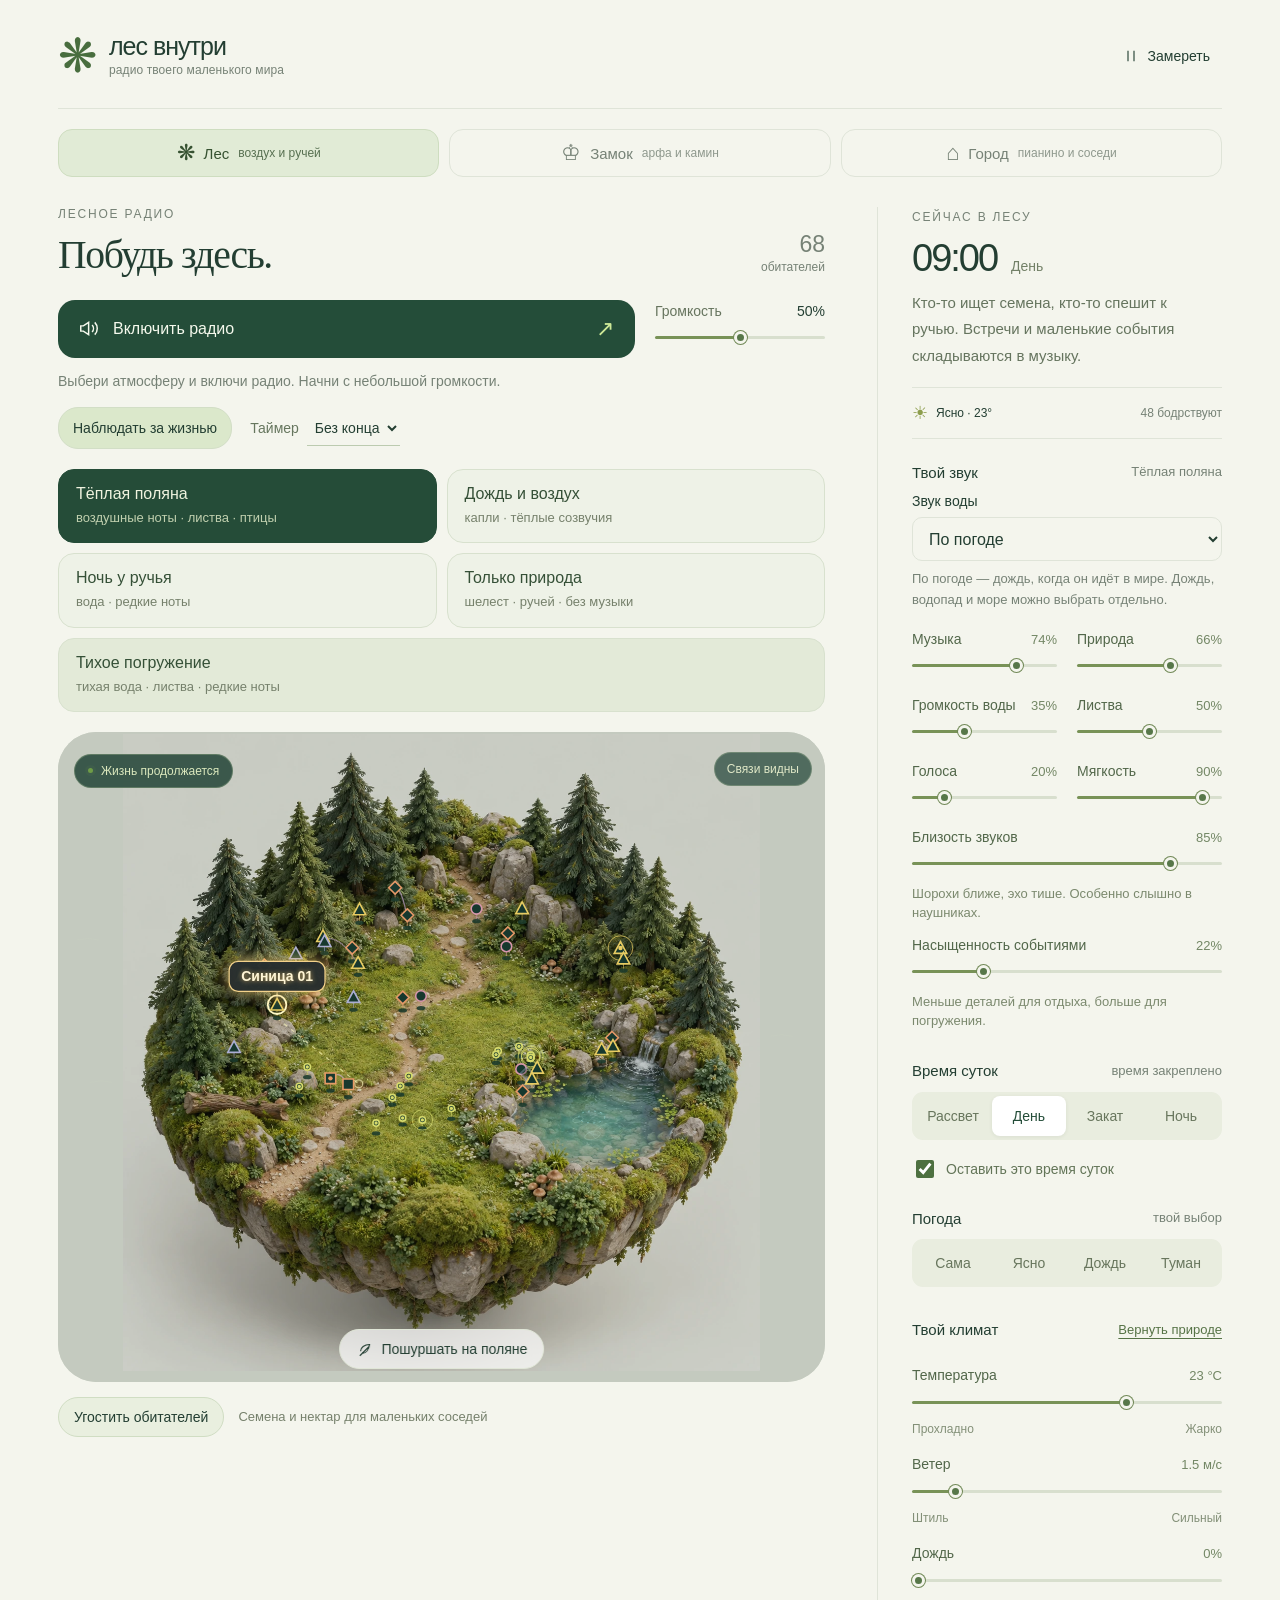
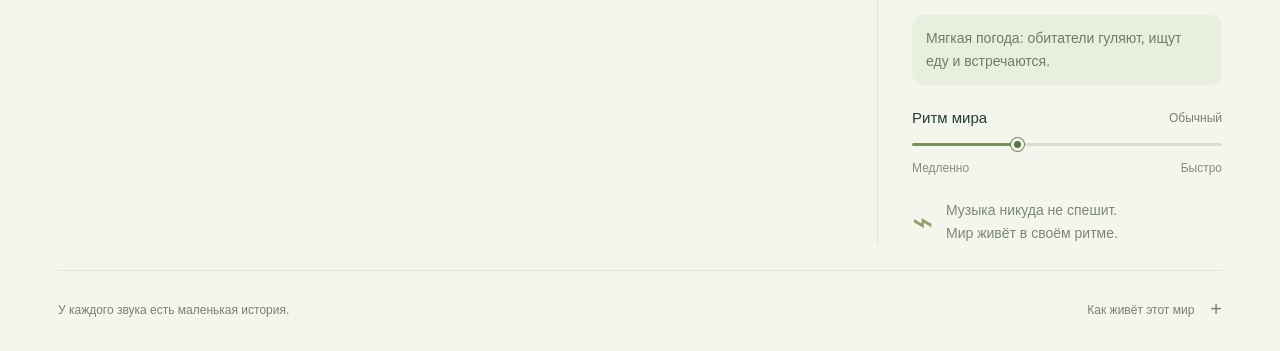
==== commit 8de9ac0d: "Bring soft rain to the city and add a wooded ocean coast to the castle Play the approved complete fo" ====
--- a/index.html
+++ b/index.html
@@ -8,7 +8,7 @@
   <title>Лес внутри · тихое радио</title>
   <link rel="icon" type="image/svg+xml" href="data:image/svg+xml,%3Csvg xmlns='http://www.w3.org/2000/svg' viewBox='0 0 48 48'%3E%3Crect width='48' height='48' rx='14' fill='%231d4434'/%3E%3Cpath d='M24 8 11 30h10v10h6V30h10Z' fill='%23d7eb9b'/%3E%3C/svg%3E">
   <link rel="stylesheet" href="style.css?v=6">
-  <script type="module" src="life-app.js?v=13"></script>
+  <script type="module" src="life-app.js?v=14"></script>
 <!-- Yandex.Metrika counter -->
 <script type="text/javascript">
     (function(m,e,t,r,i,k,a){
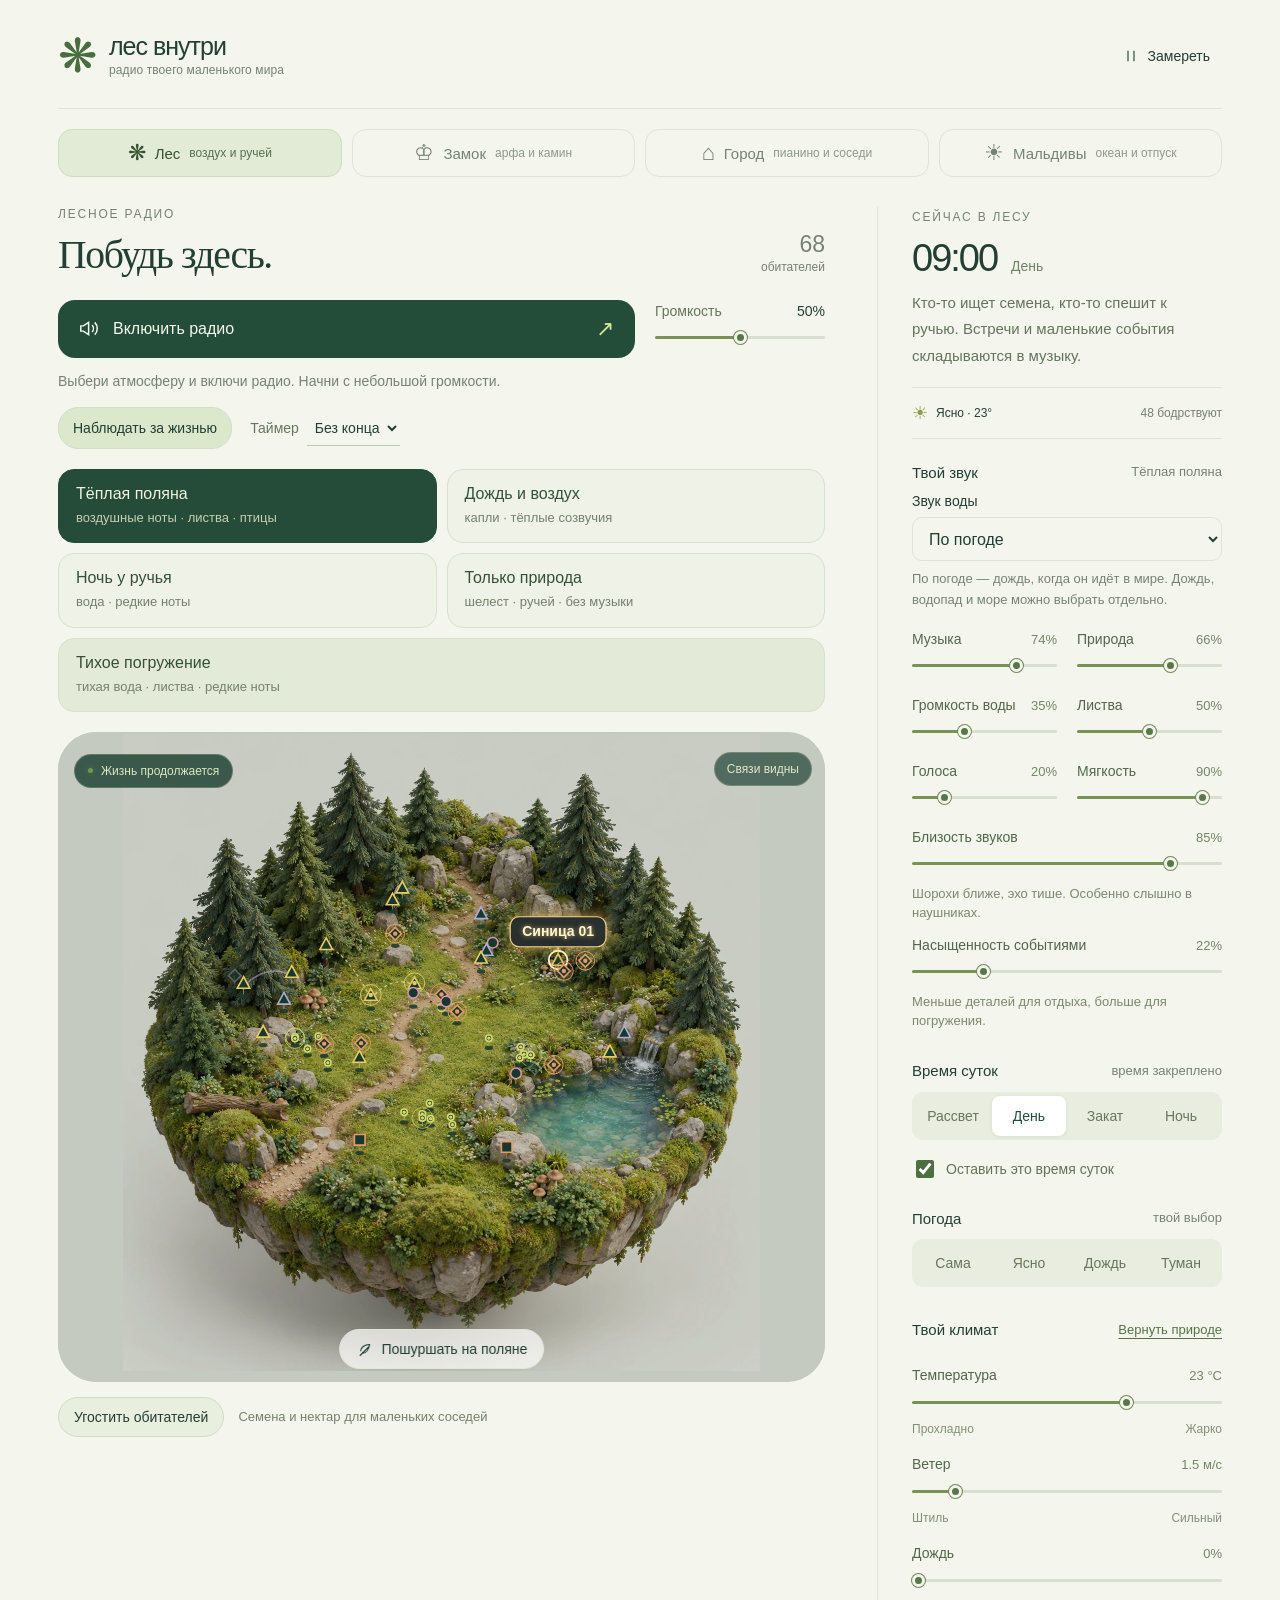
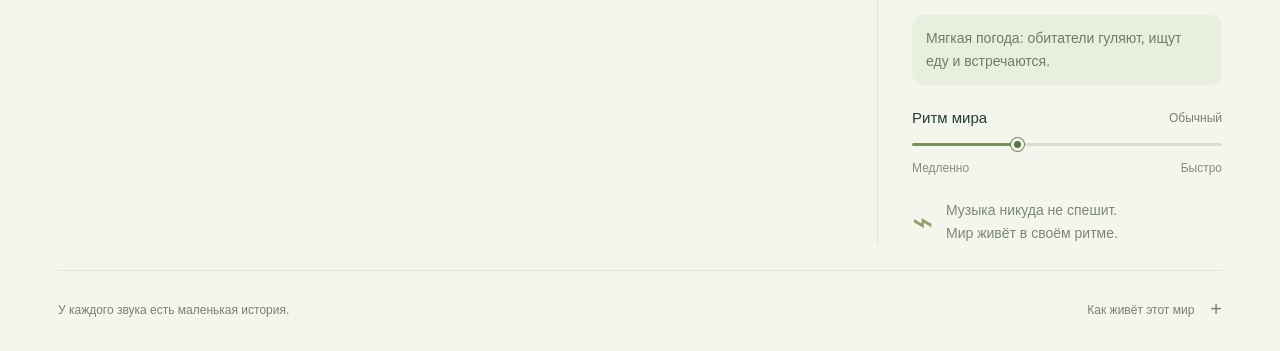
==== commit 9dacd95e: "Add Maldives as a living fourth Quiet World Add eight relaxing island activities with guests, staff," ====
--- a/index.html
+++ b/index.html
@@ -7,7 +7,7 @@
   <meta name="description" content="Маленький живой лес. Птицы перекликаются, погода меняется, а звуки рождаются из жизни обитателей.">
   <title>Лес внутри · тихое радио</title>
   <link rel="icon" type="image/svg+xml" href="data:image/svg+xml,%3Csvg xmlns='http://www.w3.org/2000/svg' viewBox='0 0 48 48'%3E%3Crect width='48' height='48' rx='14' fill='%231d4434'/%3E%3Cpath d='M24 8 11 30h10v10h6V30h10Z' fill='%23d7eb9b'/%3E%3C/svg%3E">
-  <link rel="stylesheet" href="style.css?v=6">
+  <link rel="stylesheet" href="style.css?v=15">
   <script type="module" src="life-app.js?v=14"></script>
 <!-- Yandex.Metrika counter -->
 <script type="text/javascript">
@@ -30,7 +30,7 @@
       <button class="quiet-button" id="pause" aria-pressed="false"><svg viewBox="0 0 24 24" fill="none" stroke="currentColor" stroke-width="1.5" aria-hidden="true"><path d="M8 5v14M16 5v14"/></svg><span>Замереть</span></button>
     </header>
 
-    <nav class="world-navigation" aria-label="Выбрать мир"><a href="./" aria-current="page"><span aria-hidden="true">❋</span> Лес <small>воздух и ручей</small></a><a href="castle.html"><span aria-hidden="true">♔</span> Замок <small>арфа и камин</small></a><a href="city.html"><span aria-hidden="true">⌂</span> Город <small>пианино и соседи</small></a></nav>
+    <nav class="world-navigation" aria-label="Выбрать мир"><a href="./" aria-current="page"><span aria-hidden="true">❋</span> Лес <small>воздух и ручей</small></a><a href="castle.html"><span aria-hidden="true">♔</span> Замок <small>арфа и камин</small></a><a href="city.html"><span aria-hidden="true">⌂</span> Город <small>пианино и соседи</small></a><a href="maldives.html"><span aria-hidden="true">☀</span> Мальдивы <small>океан и отпуск</small></a></nav>
     <main class="world-layout">
       <section class="world-section" aria-label="Живой лес">
         <div class="world-heading"><div><p class="eyebrow">ЛЕСНОЕ РАДИО</p><h1>Побудь здесь.</h1></div><div class="world-number"><span id="population">68</span><span> обитателей</span></div></div>
--- a/style.css
+++ b/style.css
@@ -22,3 +22,6 @@
 @media(max-width:780px){.world-navigation{grid-template-columns:repeat(3,minmax(0,1fr))}.world-navigation a{padding:10px 5px;justify-content:center;font-size:14px}.world-navigation small{padding-left:0;text-align:center;font-size:10px;line-height:1.4}.world-navigation a>span{font-size:17px}}
 
 .water-choice{display:grid;grid-template-columns:1fr;gap:8px;margin:0 0 18px}.water-choice>label{font-size:14px;color:var(--ink)}.water-choice select{width:100%;min-height:44px;padding:10px 12px;font:inherit;font-size:16px;border:1px solid var(--line);border-radius:10px;color:var(--ink);background:var(--paper)}.water-choice .range-help{font-size:13px;line-height:1.6;margin:0;color:var(--muted)}
+
+/* Four worlds stay equally reachable on a phone. */
+@media(max-width:780px){.world-navigation{grid-template-columns:repeat(2,minmax(0,1fr))}}
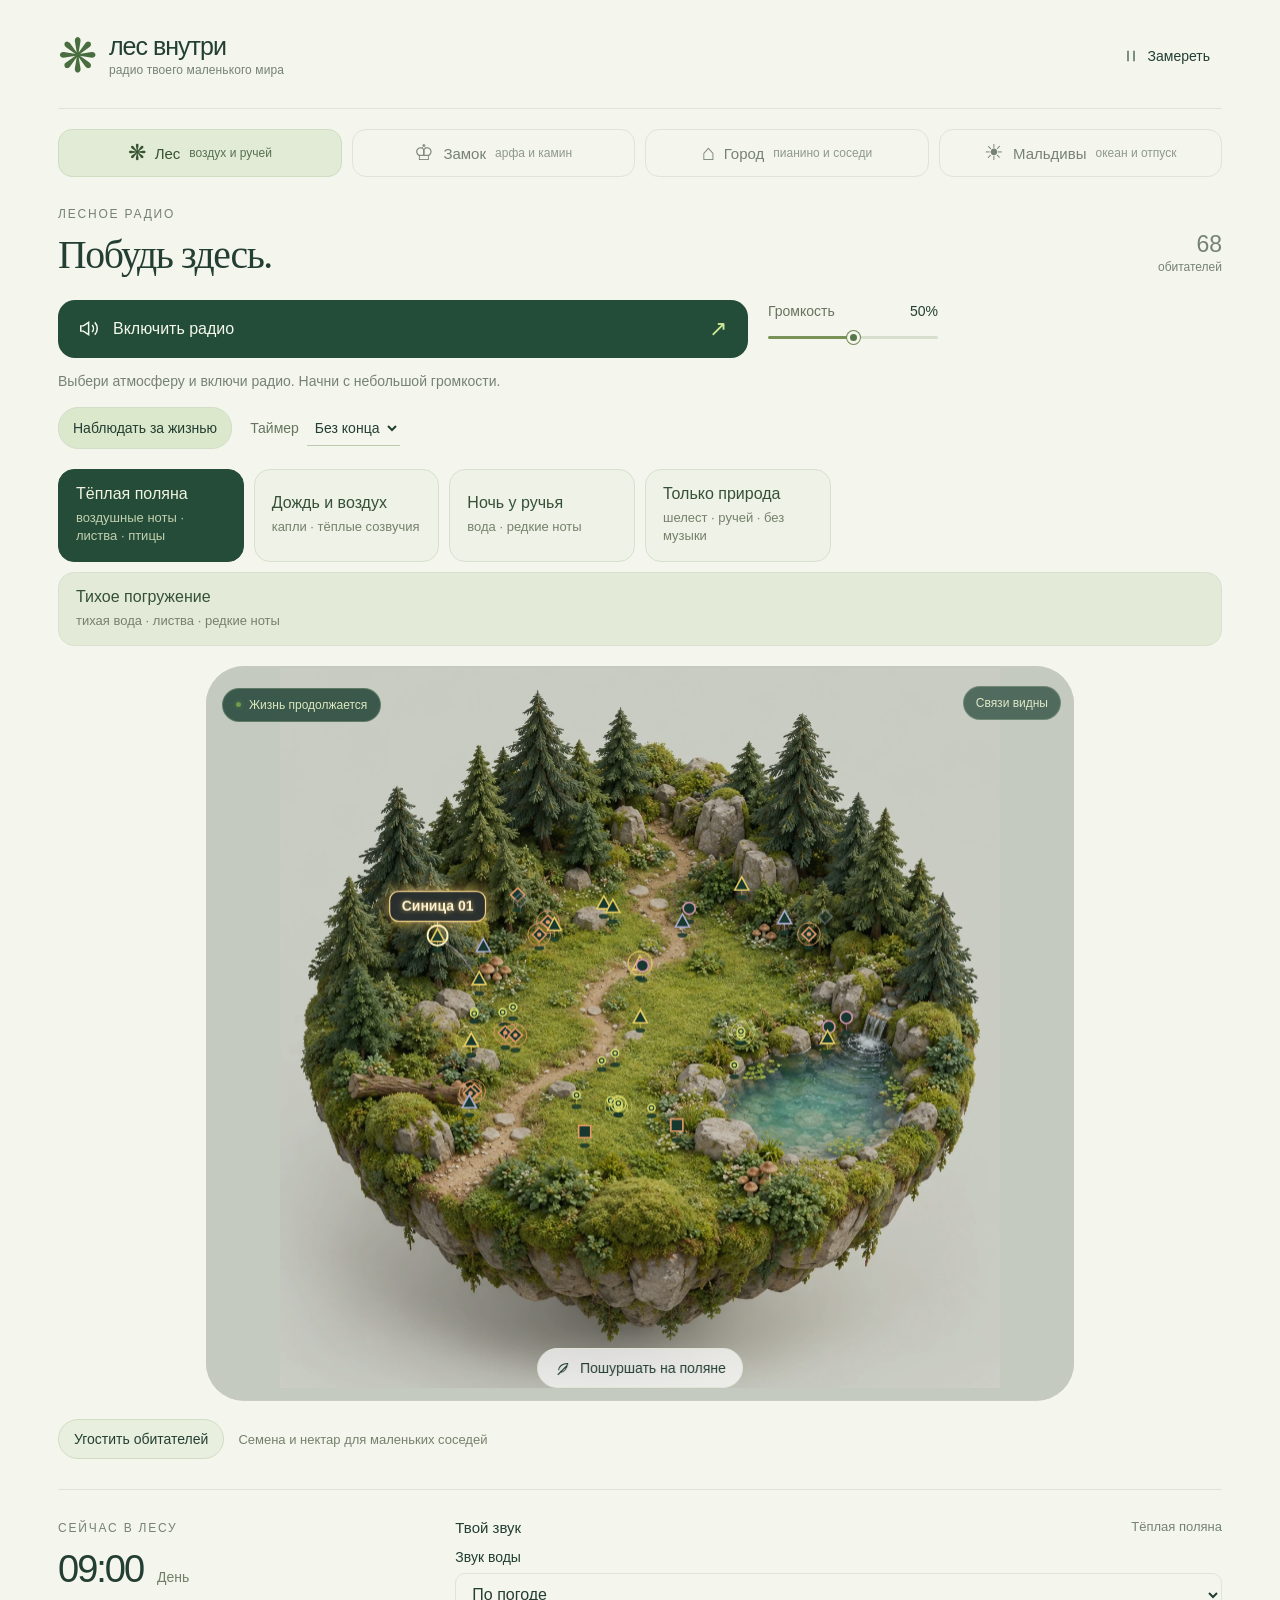
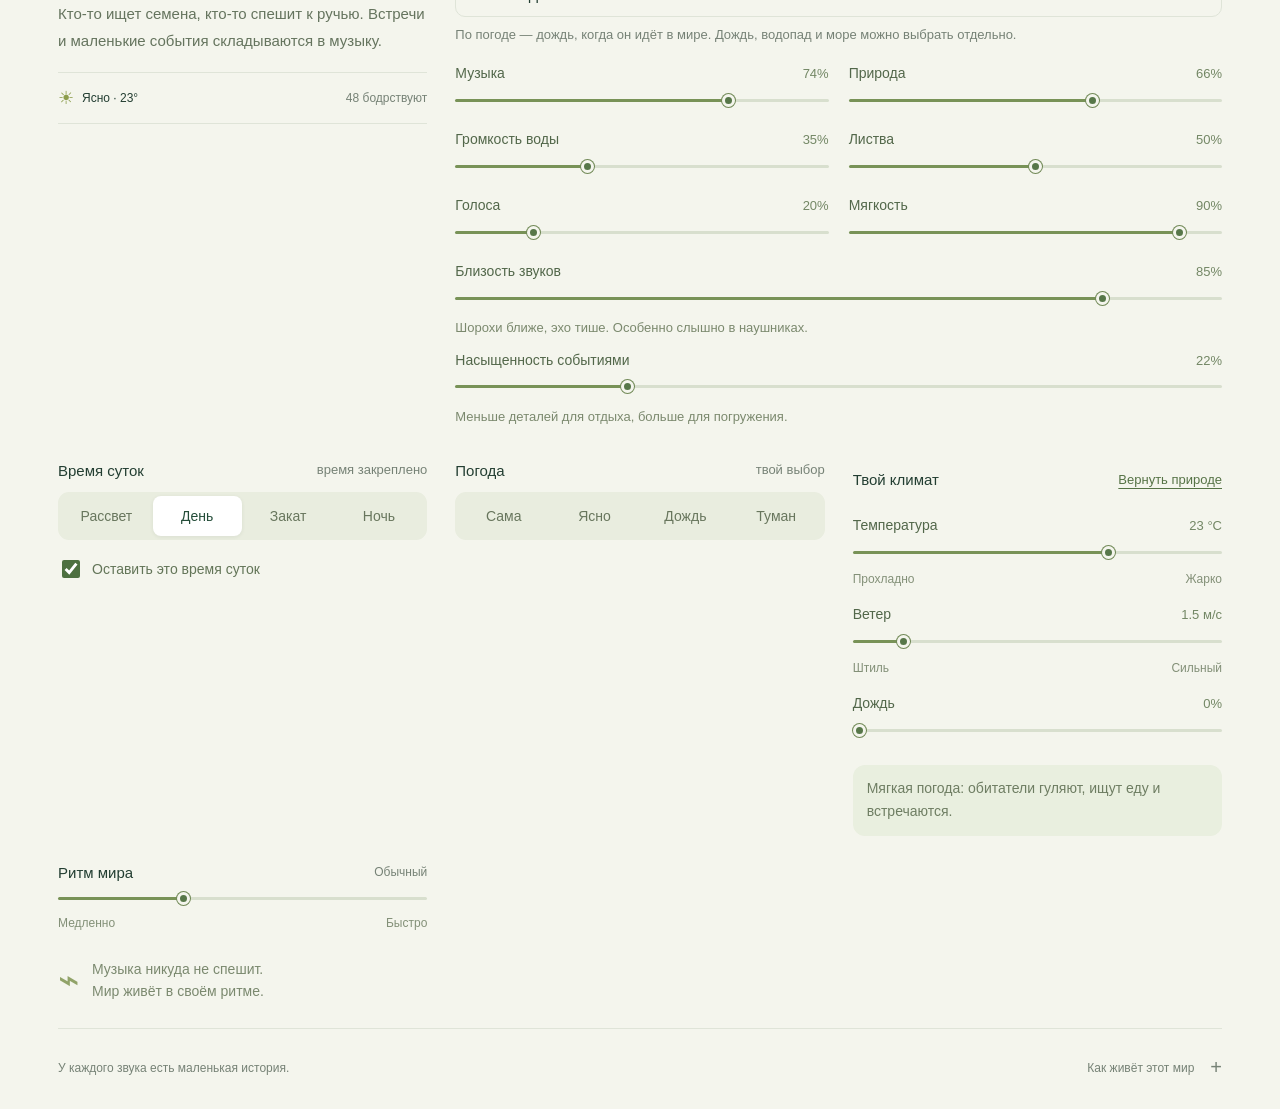
==== commit 04ad11b3: "Keep residents and events beside each world Move the existing resident inspector and event journal b" ====
--- a/index.html
+++ b/index.html
@@ -21,6 +21,7 @@
     ym(113103435, 'init', {ssr:true, webvisor:true, clickmap:true, ecommerce:"dataLayer", referrer: document.referrer, url: location.href, accurateTrackBounce:true, trackLinks:true});
 </script>
 <!-- /Yandex.Metrika counter -->
+<link rel="stylesheet" href="observation.css?v=16"><script type="module" src="observation.js?v=16"></script>
 </head>
 <body>
 <noscript><div><img src="https://mc.yandex.ru/watch/113103435" style="position:absolute; left:-9999px;" alt="" /></div></noscript>
@@ -47,25 +48,30 @@
           <button data-preset="nature" aria-pressed="false"><span>Только природа</span><small>шелест · ручей · без музыки</small></button>
           <button class="immersion-preset" data-preset="close" aria-pressed="false"><span>Тихое погружение</span><small>тихая вода · листва · редкие ноты</small></button>
         </div>
-        <div class="scene-wrap" id="scene-wrap">
+        <div class="observation-stage" id="observation"><div class="scene-column"><div class="scene-wrap" id="scene-wrap">
           <div class="scene-badge" id="scene-badge"><span class="live-dot"></span><span id="scene-label">Лес просыпается</span></div>
-          <canvas id="world" width="900" height="900" role="img" aria-label="Живой лес с 68 агентами. Нажми на обитателя или выбери его в списке под поляной, чтобы узнать его цель."></canvas>
+          <canvas id="world" width="900" height="900" role="img" aria-label="Живой лес с 68 агентами. Нажми на обитателя или выбери его в панели наблюдения, чтобы узнать его цель."></canvas>
           <p class="scene-loading" id="scene-loading">Поляна просыпается…</p>
           <div class="scene-selected" id="scene-selected" hidden></div>
           <button class="touch-hint" id="call-birds"><svg viewBox="0 0 24 24" fill="none" stroke="currentColor" stroke-width="1.5" aria-hidden="true"><path d="M6 15c0-5 5-9 12-9-1 7-5 12-10 12m0 0 9-9m-9 9-3 3"/></svg>Пошуршать на поляне</button>
           <button class="connections-toggle" id="connections" aria-pressed="true">Связи видны</button>
           <div class="night-stars" aria-hidden="true">✦</div>
-        </div>
+        </div></div>
+<aside class="observation-panel" data-view="resident" aria-label="Наблюдать за жизнью">
+<div class="observation-tabs" role="group" aria-label="Что наблюдать" hidden><button type="button" data-view="resident" aria-pressed="true" aria-controls="resident-panel">Житель</button><button type="button" data-view="events" aria-pressed="false" aria-controls="journal-panel">События</button></div>
+<section id="resident-panel" class="agent-inspector" aria-labelledby="agent-heading"><div class="inspector-top"><h2 id="agent-heading">Наблюдать за обитателем</h2><select id="agent-select" aria-label="Выбрать обитателя"></select></div><div class="agent-now"><span id="agent-glyph" aria-hidden="true">△</span><div><p id="agent-action">Ищет семена</p><p id="agent-reason">Проголодался и ищет еду.</p></div></div><div class="needs"><div><span>Сытость</span><meter id="need-food" min="0" max="1" value=".5">50%</meter></div><div><span>Силы</span><meter id="need-energy" min="0" max="1" value=".8">80%</meter></div><div><span>Спокойствие</span><meter id="need-calm" min="0" max="1" value="1">100%</meter></div></div><p class="agent-memory" id="agent-memory">У каждого есть своё укрытие и знакомые места.</p></section>
+<section id="journal-panel" class="journal-section" aria-labelledby="journal-heading"><div class="control-heading"><h2 id="journal-heading">Маленькие события</h2><span class="journal-flower" aria-hidden="true">✳</span></div><ol class="event-list" id="events"></ol></section>
+</aside></div>
         <div class="world-actions"><button id="feed-world">Угостить обитателей</button><span id="interaction-note" role="status">Семена и нектар для маленьких соседей</span></div>
         <div class="species-legend" id="species-legend" aria-label="Виды обитателей"></div>
-        <section class="agent-inspector" aria-labelledby="agent-heading"><div class="inspector-top"><h2 id="agent-heading">Наблюдать за обитателем</h2><select id="agent-select" aria-label="Выбрать обитателя"></select></div><div class="agent-now"><span id="agent-glyph" aria-hidden="true">△</span><div><p id="agent-action">Ищет семена</p><p id="agent-reason">Проголодался и ищет еду.</p></div></div><div class="needs"><div><span>Сытость</span><meter id="need-food" min="0" max="1" value=".5">50%</meter></div><div><span>Силы</span><meter id="need-energy" min="0" max="1" value=".8">80%</meter></div><div><span>Спокойствие</span><meter id="need-calm" min="0" max="1" value="1">100%</meter></div></div><p class="agent-memory" id="agent-memory">У каждого есть своё укрытие и знакомые места.</p></section>
+        
       </section>
 
-      <aside class="forest-panel" aria-label="Управление лесом">
+      <aside class="forest-panel" aria-label="Управление лесом"><div class="environment-status">
         <div class="panel-intro"><p class="eyebrow">СЕЙЧАС В ЛЕСУ</p><div class="time-row"><span id="clock">06:20</span><span class="time-period" id="period">Рассвет</span></div><p class="world-summary" id="world-summary">Птицы просыпаются. Скоро раздастся первый ответ.</p></div>
         <div class="weather-status"><span id="weather-symbol" aria-hidden="true">☀</span><span id="weather-description">Тихое утро</span><span class="agent-count"><span id="awake-count">12</span> бодрствуют</span></div>
         <div class="ecosystem-pulse"><div><span>Активность</span><strong id="activity">0%</strong></div><div><span>Напряжение</span><strong id="tension">0%</strong></div></div>
-        <section class="control-section sound-mixer"><div class="control-heading"><h2>Твой звук</h2><span id="preset-name">Мягкая атмосфера</span></div><div class="water-choice"><label for="water-mode">Звук воды</label><select id="water-mode" aria-describedby="water-help"><option value="0">По погоде</option><option value="1">Капли на листве</option><option value="2">Лесной водопад</option><option value="3">Морские волны</option><option value="4">Без воды</option></select><p id="water-help" class="range-help">По погоде — дождь, когда он идёт в мире. Дождь, водопад и море можно выбрать отдельно.</p></div><div class="mixer-grid">
+        </div><section class="control-section sound-mixer"><div class="control-heading"><h2>Твой звук</h2><span id="preset-name">Мягкая атмосфера</span></div><div class="water-choice"><label for="water-mode">Звук воды</label><select id="water-mode" aria-describedby="water-help"><option value="0">По погоде</option><option value="1">Капли на листве</option><option value="2">Лесной водопад</option><option value="3">Морские волны</option><option value="4">Без воды</option></select><p id="water-help" class="range-help">По погоде — дождь, когда он идёт в мире. Дождь, водопад и море можно выбрать отдельно.</p></div><div class="mixer-grid">
           <div><label for="music">Музыка <output id="music-value">72%</output></label><input id="music" type="range" min="0" max="100" value="72"></div>
           <div><label for="world-volume">Природа <output id="world-volume-value">65%</output></label><input id="world-volume" type="range" min="0" max="100" value="65"></div>
           <div><label for="water">Громкость воды <output id="water-value">50%</output></label><input id="water" type="range" min="0" max="100" value="50"></div>
@@ -84,7 +90,7 @@
           <p class="climate-effect" id="climate-effect">Тепло и тихо. Обитатели гуляют по поляне.</p>
         </section>
         <section class="control-section rhythm-section"><div class="control-heading"><label for="speed">Ритм мира</label><output id="speed-value">Обычный</output></div><input id="speed" type="range" min="0" max="3" step="1" value="1"><div class="range-caption"><span>Медленно</span><span>Быстро</span></div></section>
-        <section class="journal-section" aria-labelledby="journal-heading"><div class="control-heading"><h2 id="journal-heading">Маленькие события</h2><span class="journal-flower" aria-hidden="true">✳</span></div><ol class="event-list" id="events"></ol></section>
+        
         <div class="forest-note"><span aria-hidden="true">⌁</span><p>Музыка никуда не спешит.<br>Мир живёт в своём ритме.</p></div>
       </aside>
     </main>
--- a/observation.css
+++ b/observation.css
@@ -0,0 +1,134 @@
+/* The world, its residents and its journal share one observation area. */
+.app-shell .world-layout { display:block; }
+.observation-stage {
+  display:grid;
+  grid-template-columns:minmax(0,1fr) 330px;
+  gap:24px;
+  align-items:start;
+  margin:0 0 18px;
+  scroll-margin-top:16px;
+}
+.scene-column { min-width:0; position:sticky; top:16px; }
+.observation-stage .scene-wrap {
+  margin:0 auto;
+  max-width:calc(100svh - 32px);
+}
+.observation-panel {
+  min-width:0;
+  position:sticky;
+  top:16px;
+  max-height:calc(100svh - 32px);
+  overflow:auto;
+  scrollbar-width:thin;
+  scrollbar-color:var(--muted) transparent;
+  display:grid;
+  gap:14px;
+}
+.observation-panel .agent-inspector {
+  margin:0;
+  padding:18px;
+}
+.observation-panel .inspector-top { flex-direction:column; align-items:stretch; gap:10px; }
+.observation-panel .inspector-top h2 { font-size:14px; }
+.observation-panel .inspector-top select { width:100%; max-width:100%; min-height:42px; font-size:16px; }
+.observation-panel .agent-now { gap:10px; margin:14px 0; align-items:flex-start; }
+.observation-panel .agent-now p { font-size:15px; line-height:1.5; }
+.observation-panel .agent-now>span { width:35px; height:35px; font-size:25px; border-radius:10px; }
+.observation-panel #agent-reason { font-size:13px; line-height:1.55; }
+.observation-panel .needs { gap:10px; }
+.observation-panel .needs>div { font-size:12px; }
+.observation-panel .agent-memory { font-size:13px; line-height:1.55; margin-top:12px; }
+.observation-panel .journal-section {
+  margin:0;
+  padding:18px;
+  border:1px solid var(--line);
+  border-radius:18px;
+  background:var(--paper);
+}
+.observation-panel .control-heading { align-items:center; }
+.observation-panel .control-heading h2 { font-size:14px; }
+.observation-panel .event-list { min-height:0; }
+.observation-panel .event-list li { font-size:13px; line-height:1.6; grid-template-columns:36px 1fr; gap:8px; padding:8px 0; }
+.observation-panel .event-list li+li { border-top:1px solid var(--line); }
+.observation-panel .event-list [role=button]:focus-visible { outline-offset:1px; border-radius:5px; }
+.observation-tabs { display:none; }
+.app-shell .forest-panel {
+  display:grid;
+  grid-template-columns:repeat(3,minmax(0,1fr));
+  gap:28px;
+  padding:28px 0 0;
+  margin:30px 0 0;
+  border-left:0;
+  border-top:1px solid var(--line);
+  align-items:start;
+}
+.forest-panel .environment-status { min-width:0; }
+.forest-panel .environment-status .time-row { position:static; margin:8px 0 0; }
+.forest-panel .world-summary { max-width:none; }
+.forest-panel .control-section { padding-top:0; }
+.forest-panel .sound-mixer { grid-column:span 2; }
+.forest-panel .rhythm-section { grid-column:auto; }
+.forest-panel .climate-section { grid-column:auto; }
+.forest-panel .forest-note { grid-column:1/-1; margin-top:0; }
+.world-section>.listen-bar { max-width:880px; }
+.world-section>.sound-scenes { grid-template-columns:repeat(auto-fit,minmax(160px,1fr)); }
+.radio-mode .observation-panel { display:none; }
+.radio-mode .observation-stage { grid-template-columns:minmax(0,1fr); }
+
+@media(max-width:1100px) and (min-width:781px) {
+  .observation-stage { grid-template-columns:minmax(0,1fr) 300px; gap:18px; }
+  .app-shell .forest-panel { grid-template-columns:repeat(2,minmax(0,1fr)); gap:24px; }
+  .forest-panel .sound-mixer { grid-column:auto; }
+}
+
+@media(max-width:780px) {
+  .observation-stage { display:block; margin-bottom:18px; scroll-margin-top:8px; }
+  .scene-column { position:relative; top:auto; }
+  .observation-stage .scene-wrap { max-width:min(100%, max(220px, calc(100svh - 286px))); }
+  .observation-panel {
+    position:static;
+    max-height:none;
+    overflow:visible;
+    display:block;
+    margin-top:12px;
+    border:1px solid var(--line);
+    border-radius:16px;
+    background:var(--paper);
+  }
+  .observation-tabs {
+    display:grid;
+    grid-template-columns:1fr 1fr;
+    gap:4px;
+    padding:4px;
+    border-bottom:1px solid var(--line);
+  }
+  .observation-tabs button { min-height:40px; border-radius:11px; padding:8px; background:transparent; color:var(--muted); font-size:14px; }
+  .observation-tabs button[aria-pressed=true] { background:var(--line); color:var(--ink); }
+  .observation-panel .agent-inspector,
+  .observation-panel .journal-section {
+    height:218px;
+    overflow-y:auto;
+    overscroll-behavior-y:contain;
+    scrollbar-width:thin;
+    margin:0;
+    padding:12px 14px;
+    border:0;
+    border-radius:0 0 15px 15px;
+  }
+  .observation-panel:has(.observation-tabs:not([hidden]))[data-view=resident] .journal-section,
+  .observation-panel:has(.observation-tabs:not([hidden]))[data-view=events] .agent-inspector { display:none; }
+  .observation-panel .inspector-top { display:block; }
+  .observation-panel .inspector-top h2 { display:none; }
+  .observation-panel .inspector-top select { min-height:38px; padding:7px 9px; }
+  .observation-panel .agent-now { margin:10px 0; }
+  .observation-panel .agent-now>span { width:30px; height:30px; font-size:23px; }
+  .observation-panel .agent-now p { font-size:14px; line-height:1.45; }
+  .observation-panel #agent-reason { font-size:12px; line-height:1.45; }
+  .observation-panel .agent-memory { font-size:12px; margin:10px 0 0; line-height:1.45; }
+  .observation-panel .event-list li { font-size:13px; }
+  .observation-panel .journal-section .control-heading { margin-bottom:2px; }
+  .app-shell .forest-panel { grid-template-columns:repeat(2,minmax(0,1fr)); gap:24px 18px; padding-top:24px; }
+  .forest-panel .environment-status,.forest-panel .sound-mixer,.forest-panel .climate-section,.forest-panel .rhythm-section { grid-column:1/-1; }
+  .world-section>.sound-scenes { grid-template-columns:repeat(2,minmax(0,1fr)); }
+  .radio-mode .observation-stage .scene-wrap { max-width:100%; }
+}
